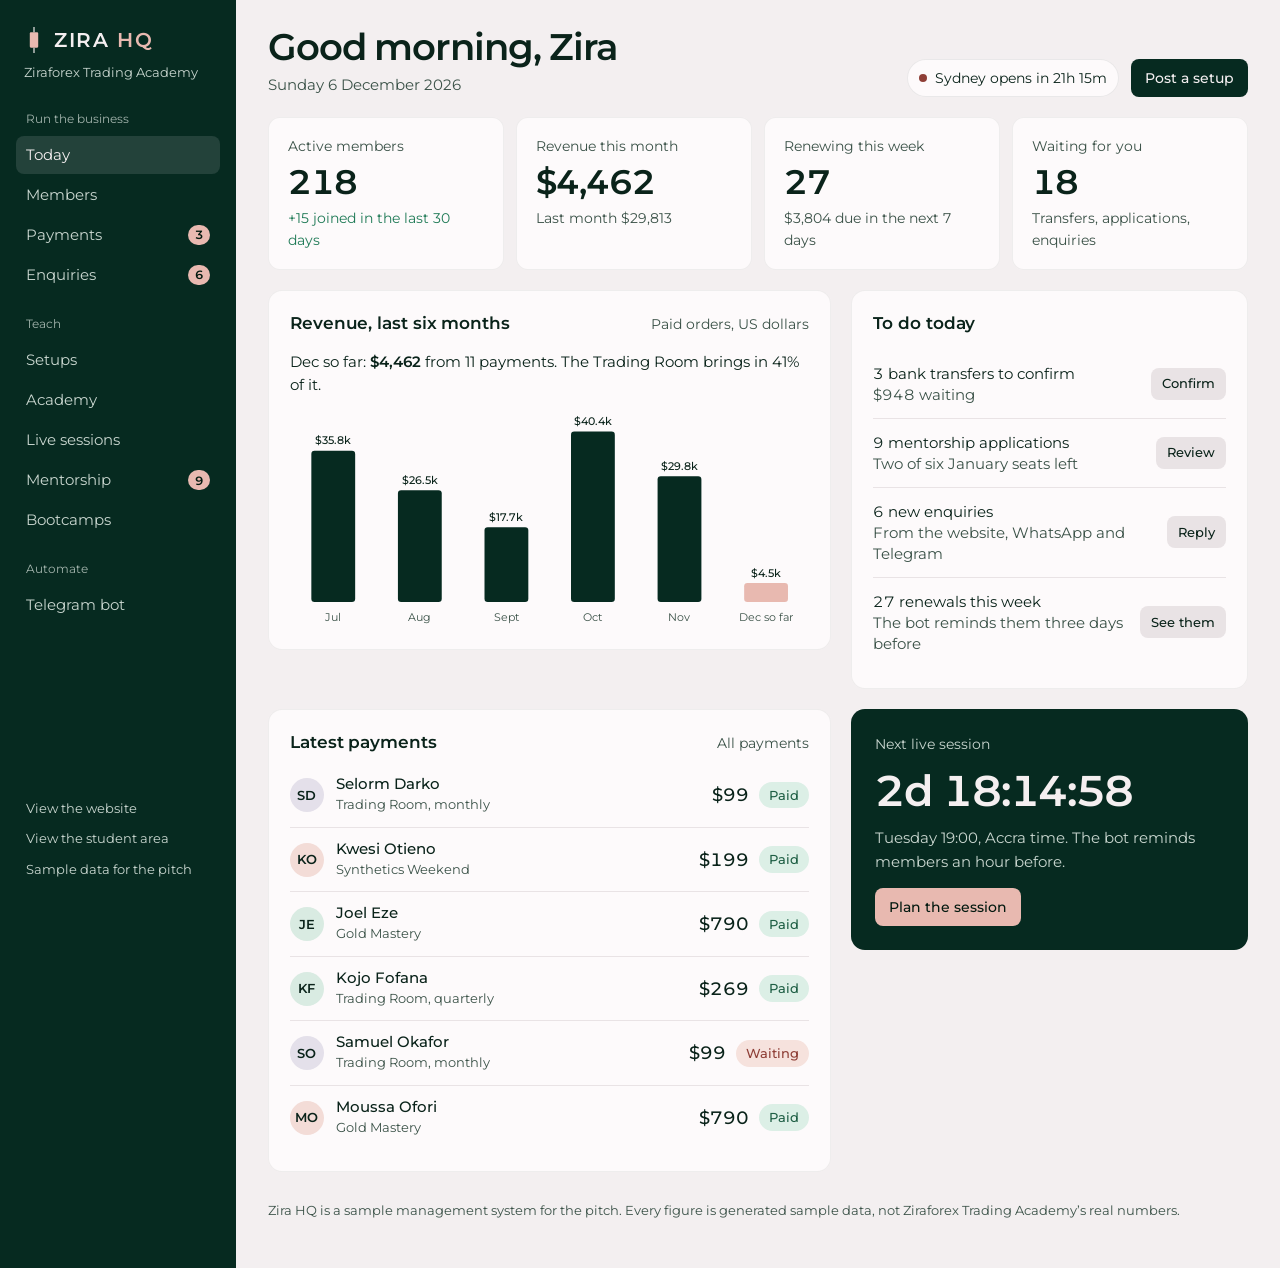
==== admin/index.html @ 64732a95 "Zira Forex sample: website, student area and Zira HQ management system A general sample for forex tr" ====
<!doctype html>
<html lang="en">
<head>
<meta charset="utf-8">
<meta name="viewport" content="width=device-width, initial-scale=1, viewport-fit=cover">
<title>Zira HQ | Ziraforex Trading Academy</title>
<meta name="theme-color" content="#062a20">
<meta name="robots" content="noindex">
<link rel="icon" href="../assets/icons/favicon.svg" type="image/svg+xml">
<link rel="stylesheet" href="../assets/css/style.css">
<link rel="stylesheet" href="../assets/css/admin.css">
</head>
<body data-page="hq" data-no-shell data-no-desk class="hq">
<div class="hq-shell">
  <aside class="hq-side" data-tone="malachite" data-side>
    <a class="hq-brand" href="#today"><svg viewBox="0 0 26 34" width="20" height="26" aria-hidden="true"><path d="M13 0v7M13 27v7" stroke="currentColor" stroke-width="1.5"/><rect x="7.5" y="7" width="11" height="20" rx="1.4" fill="#e8b9b0"/></svg><span>ZIRA <em>HQ</em></span></a>
    <p class="hq-ws">Ziraforex Trading Academy</p>
    <nav class="hq-nav" aria-label="Sections" data-nav></nav>
    <div class="hq-side__foot"><a href="../index.html">View the website</a><a href="../portal.html">View the student area</a><span>Sample data for the pitch</span></div>
  </aside>
  <header class="hq-bar" data-tone="malachite">
    <a class="hq-brand" href="#today"><svg viewBox="0 0 26 34" width="18" height="24" aria-hidden="true"><path d="M13 0v7M13 27v7" stroke="currentColor" stroke-width="1.5"/><rect x="7.5" y="7" width="11" height="20" rx="1.4" fill="#e8b9b0"/></svg><span>ZIRA <em>HQ</em></span></a>
    <button type="button" class="hq-menu" data-menu aria-expanded="false">Menu</button>
  </header>
  <main class="hq-main" id="main">
    <div class="hq-view" data-view aria-live="polite"></div>
    <p class="hq-foot">Zira HQ is a sample management system for the pitch. Every figure is generated sample data, not Ziraforex Trading Academy&rsquo;s real numbers.</p>
  </main>
</div>
<div class="hq-drawer" data-drawer hidden><div class="hq-drawer__bg" data-close></div><aside class="hq-drawer__panel" role="dialog" aria-modal="true" aria-label="Details"><button type="button" class="hq-drawer__x" data-close aria-label="Close">&times;</button><div data-drawer-body></div></aside></div>
<script src="../assets/js/data.js"></script>
<script src="../assets/js/site.js"></script>
<script src="../assets/js/store.js"></script>
<script src="../assets/js/admin.js"></script>
</body>
</html>
---- assets/css/style.css ----
/* =========================================================================
   Zira Forex: design system
   Malachite and rose quartz, set in Montserrat.
   Signature motif: the candle. The I in ZIRA is a candle body with a wick.
   ========================================================================= */

@font-face { font-family: "Montserrat"; src: url("../fonts/montserrat-var.woff2") format("woff2"); font-weight: 100 900; font-style: normal; font-display: swap; }

:root {
  /* colour: malachite, rose quartz, pearl; champagne only for wicks and light */
  --malachite: #062a20;
  --malachite-2: #0a3528;
  --malachite-3: #104332;
  --deep: #03190f;
  --emerald: #2f9e74;
  --rose: #e8b9b0;
  --rose-2: #f1d3cc;
  --rose-ink: #8e3e36;
  --pearl: #f3eff0;
  --pearl-2: #e9e3e5;
  --paper: #fdfafb;
  --ink: #0a231a;
  --ink-soft: #3b5248;
  --on-dark: #f4eff0;
  --on-dark-soft: #c9d6cf;
  --champagne: #dcc391;
  --champagne-2: #b9995f;

  /* roles, switched per section by data-tone */
  --bg: var(--pearl);
  --fg: var(--ink);
  --fg-soft: var(--ink-soft);
  --accent: var(--malachite);
  --accent-ink: var(--pearl);

  /* type */
  --display: "Montserrat", "Helvetica Neue", Arial, sans-serif;
  --text: "Montserrat", "Helvetica Neue", Arial, sans-serif;
  --step-small: 1rem;
  --step-body: clamp(1.0625rem, 1rem + 0.2vw, 1.15rem);
  --step-lead: clamp(1.25rem, 1.08rem + 0.5vw, 1.55rem);
  --step-head: clamp(2rem, 1.3rem + 2.4vw, 3.5rem);
  --step-poster: clamp(2.75rem, 1rem + 6vw, 7rem);

  /* space */
  --m: clamp(20px, 2.2vw, 32px);           /* the one page margin */
  --gap: clamp(20px, 2vw, 32px);
  --section: clamp(64px, 7vw, 120px);
  --nav-h: 80px;

  /* motion */
  --ease-out: cubic-bezier(.16, 1, .3, 1);
  --ease-io: cubic-bezier(.76, 0, .24, 1);
  --ease-soft: cubic-bezier(.22, .61, .36, 1);
}

/* ---------- reset ---------- */
*, *::before, *::after { box-sizing: border-box; }
html { -webkit-text-size-adjust: 100%; text-size-adjust: 100%; scroll-behavior: auto; }
html.lenis, html.lenis body { height: auto; }
.lenis.lenis-smooth { scroll-behavior: auto !important; }
body { margin: 0; background: var(--malachite); color: var(--fg); font-family: var(--text); font-size: var(--step-body); line-height: 1.6; font-weight: 400; letter-spacing: 0; -webkit-font-smoothing: antialiased; -moz-osx-font-smoothing: grayscale; text-rendering: optimizeLegibility; overflow-x: hidden; }
img, svg, video, canvas { display: block; max-width: 100%; }
img { height: auto; }
a { color: inherit; text-decoration: none; }
button, input, select, textarea { font: inherit; color: inherit; }
button { cursor: pointer; background: none; border: 0; padding: 0; }
h1, h2, h3, h4, p, blockquote, figure, ul, ol, dl, dd { margin: 0; padding: 0; }
figure { overflow: hidden; }
ul, ol { list-style: none; }
[hidden] { display: none !important; }
::selection { background: var(--rose); color: var(--malachite); }
:focus-visible { outline: 2px solid var(--champagne); outline-offset: 3px; }
.sr-only { position: absolute !important; width: 1px; height: 1px; padding: 0; margin: -1px; overflow: hidden; clip: rect(0 0 0 0); white-space: nowrap; border: 0; }
.skip { position: fixed; left: var(--m); top: -60px; z-index: 300; background: var(--pearl); color: var(--ink); padding: 12px 16px; transition: top .2s; }
.skip:focus { top: 12px; }

/* ---------- tones: each section sets its own field ---------- */
[data-tone="pearl"]   { --bg: var(--pearl);     --fg: var(--ink);     --fg-soft: var(--ink-soft);    --accent: var(--malachite); --accent-ink: var(--pearl); }
[data-tone="paper"]   { --bg: var(--pearl-2);   --fg: var(--ink);     --fg-soft: var(--ink-soft);    --accent: var(--malachite); --accent-ink: var(--pearl); }
[data-tone="rose"]    { --bg: var(--rose);      --fg: var(--deep);    --fg-soft: #4a3330;            --accent: var(--malachite); --accent-ink: var(--rose-2); }
[data-tone="blush"]   { --bg: var(--rose-2);    --fg: var(--deep);    --fg-soft: #573a36;            --accent: var(--malachite); --accent-ink: var(--rose-2); }
[data-tone="malachite"] { --bg: var(--malachite); --fg: var(--on-dark); --fg-soft: var(--on-dark-soft); --accent: var(--rose); --accent-ink: var(--malachite); }
[data-tone="deep"]    { --bg: var(--deep);      --fg: var(--on-dark); --fg-soft: var(--on-dark-soft); --accent: var(--rose); --accent-ink: var(--deep); }
[data-tone] { background-color: var(--bg); color: var(--fg); }

/* ---------- layout ---------- */
.wrap { padding-left: var(--m); padding-right: var(--m); }
.grid { display: grid; grid-template-columns: repeat(12, minmax(0, 1fr)); column-gap: var(--gap); }
.section { position: relative; padding-top: var(--section); padding-bottom: var(--section); }

/* ---------- type ---------- */
.t-display, h1, h2, h3 { font-family: var(--display); font-weight: 600; letter-spacing: -0.025em; line-height: 1.06; }
.t-head { font-size: var(--step-head); letter-spacing: -0.03em; line-height: 1.05; text-wrap: balance; }
.t-lead { font-size: var(--step-lead); line-height: 1.38; letter-spacing: -0.005em; }
.t-body { font-size: var(--step-body); }
.t-small { font-size: var(--step-small); line-height: 1.45; }
.t-soft { color: var(--fg-soft); }
.num { font-variant-numeric: tabular-nums lining-nums; font-feature-settings: "tnum" 1, "lnum" 1; }
.measure { max-width: 40ch; }
p + p { margin-top: 1em; }

/* ---------- buttons ---------- */
.btn { --b-bg: var(--accent); --b-fg: var(--accent-ink); position: relative; display: inline-flex; align-items: center; justify-content: center; gap: 12px; min-height: 52px; padding: 0 26px; background: var(--b-bg); color: var(--b-fg); font-family: var(--text); font-size: var(--step-small); font-weight: 500; letter-spacing: 0.01em; line-height: 1; white-space: nowrap; isolation: isolate; overflow: hidden; transition: color .45s var(--ease-out), transform .45s var(--ease-out); will-change: transform; }
.btn::before { content: ""; position: absolute; inset: 0; z-index: -1; background: var(--champagne); transform: scaleY(0); transform-origin: 50% 100%; transition: transform .55s var(--ease-out); }
.btn:hover::before, .btn:focus-visible::before { transform: scaleY(1); }
.btn:hover, .btn:focus-visible { color: var(--deep); }
.btn:active { transform: scale(.98); }
.btn .wick { width: 1px; height: 18px; background: currentColor; opacity: .6; }
.btn--ghost { --b-bg: transparent; --b-fg: var(--fg); box-shadow: inset 0 0 0 1.5px currentColor; } /* taste-skill-ignore: glass, form fields, floating paper or photo scrim, by design */
.btn--ghost::before { background: var(--fg); }
.btn--ghost:hover, .btn--ghost:focus-visible { color: var(--bg); }
.btn--full { width: 100%; }
.link { position: relative; display: inline-block; padding-bottom: 3px; }
.link::after { content: ""; position: absolute; left: 0; right: 0; bottom: 0; height: 1.5px; background: currentColor; transform: scaleX(0); transform-origin: 0 50%; transition: transform .5s var(--ease-out); }
.link:hover::after, .link:focus-visible::after, .link--on::after, .link[aria-current="page"]::after { transform: scaleX(1); }

/* ---------- glass: a material, used on the nav, the slip console, chips and the desk ---------- */
.glass { position: relative; background: rgba(246, 239, 233, 0.10); -webkit-backdrop-filter: blur(18px) saturate(150%); backdrop-filter: blur(18px) saturate(150%); box-shadow: inset 0 1px 0 rgba(255,255,255,.22), inset 0 0 0 1px rgba(255,255,255,.08); isolation: isolate; } /* taste-skill-ignore: glass, form fields, floating paper or photo scrim, by design */
.glass--light { background: rgba(255, 250, 247, 0.52); box-shadow: inset 0 1px 0 rgba(255,255,255,.7), inset 0 0 0 1px rgba(10,35,26,.06); } /* taste-skill-ignore: glass, form fields, floating paper or photo scrim, by design */
.glass::after { content: ""; position: absolute; inset: 0; pointer-events: none; z-index: 2; background: radial-gradient(240px circle at var(--mx, 50%) var(--my, -40%), rgba(255,255,255,.22), transparent 60%); opacity: 0; transition: opacity .5s var(--ease-soft); mix-blend-mode: soft-light; } /* taste-skill-ignore: glass, form fields, floating paper or photo scrim, by design */
.glass:hover::after, .glass.is-lit::after { opacity: 1; }

/* =========================================================================
   NAV: one steady frosted bar. It never hides on scroll.
   ========================================================================= */
.nav { position: fixed; inset: 0 0 auto 0; z-index: 90; height: var(--nav-h); display: flex; align-items: center; gap: 28px; padding: 0 var(--m); color: var(--on-dark); background: rgba(6, 42, 32, 0.34); -webkit-backdrop-filter: blur(20px) saturate(160%); backdrop-filter: blur(20px) saturate(160%); box-shadow: inset 0 -1px 0 rgba(255,255,255,.07); transition: background-color .5s var(--ease-soft), color .5s var(--ease-soft), box-shadow .5s; } /* taste-skill-ignore: glass, form fields, floating paper or photo scrim, by design */
.nav[data-tone-nav="light"] { color: var(--ink); background: rgba(246, 241, 238, 0.62); box-shadow: inset 0 -1px 0 rgba(10,35,26,.07); } /* taste-skill-ignore: glass, form fields, floating paper or photo scrim, by design */
.nav[data-tone-nav="rose"] { color: var(--deep); background: rgba(241, 211, 204, 0.58); box-shadow: inset 0 -1px 0 rgba(10,35,26,.07); } /* taste-skill-ignore: glass, form fields, floating paper or photo scrim, by design */
.brand { display: inline-flex; align-items: center; gap: 12px; flex: none; }
.brand__mark { width: 28px; height: 38px; color: currentColor; }
.brand__word { font-family: var(--display); font-size: 1.5rem; font-weight: 700; letter-spacing: 0.14em; line-height: 1; }
.brand__sub { font-size: var(--step-small); opacity: .8; letter-spacing: .01em; margin-top: 2px; }
.nav__links { display: flex; gap: clamp(20px, 2.4vw, 40px); margin: 0 auto; font-size: 1.0625rem; font-weight: 500; }
.nav__links a { padding: 8px 0; }
.nav__cta { flex: none; min-height: 50px; padding: 0 26px; font-size: 1rem; font-weight: 600; }
.nav[data-tone-nav="light"] .nav__cta, .nav[data-tone-nav="rose"] .nav__cta { --b-bg: var(--malachite); --b-fg: var(--pearl); }
.nav .nav__cta { --b-bg: var(--rose); --b-fg: var(--deep); }
.nav__menu { display: none; margin-left: auto; min-height: 44px; padding: 0 4px; font-size: var(--step-body); }
.nav__menu .bars { display: inline-block; width: 22px; height: 10px; margin-left: 10px; vertical-align: middle; background: linear-gradient(currentColor, currentColor) 0 0 / 100% 1.5px no-repeat, linear-gradient(currentColor, currentColor) 0 100% / 70% 1.5px no-repeat; } /* taste-skill-ignore: glass, form fields, floating paper or photo scrim, by design */

.drawer { position: fixed; inset: 0; z-index: 120; display: none; flex-direction: column; padding: calc(var(--nav-h) + 24px) var(--m) 28px; background: rgba(3, 25, 15, 0.82); -webkit-backdrop-filter: blur(24px) saturate(140%); backdrop-filter: blur(24px) saturate(140%); color: var(--on-dark); opacity: 0; visibility: hidden; transition: opacity .45s var(--ease-soft), visibility 0s .45s; }
.drawer.is-show { display: flex; }
.drawer.is-open { opacity: 1; visibility: visible; transition: opacity .45s var(--ease-soft); }
.drawer__close { position: absolute; top: 14px; right: var(--m); min-height: 44px; font-size: var(--step-body); }
.drawer a.big { font-family: var(--display); font-size: var(--step-head); line-height: 1.05; letter-spacing: -0.02em; padding: 4px 0; display: block; }
.drawer__foot { margin-top: auto; display: grid; gap: 14px; }

/* =========================================================================
   HERO: ZIRA as a monument. The I is a candle; Zira stands in it.
   ========================================================================= */
.hero { position: relative; min-height: 100svh; overflow: hidden; background: var(--malachite); color: var(--on-dark); isolation: isolate; }
.hero__gl { position: absolute; inset: 0; z-index: 0; width: 100%; height: 100%; }
.hero__fallback { position: absolute; inset: 0; z-index: 0; }
.hero__fallback svg { width: 100%; height: 100%; }
.hero__inner { position: relative; z-index: 2; min-height: 100svh; display: grid; grid-template-columns: minmax(0, 1fr); grid-template-rows: 1fr auto; padding: calc(var(--nav-h) + clamp(12px, 2vh, 28px)) var(--m) clamp(20px, 3vh, 32px); pointer-events: none; }
.hero__inner a, .hero__inner button, .hero__inner .pe { pointer-events: auto; }
.hero__top { display: flex; justify-content: space-between; align-items: flex-start; gap: 24px; }
.hero__intro { max-width: 44ch; }
.hero__intro p { font-size: var(--step-body); line-height: 1.45; color: var(--on-dark); }
.hero__intro .btn { margin-top: 18px; }
.hero__session { text-align: right; font-size: var(--step-small); line-height: 1.45; }
.hero__session strong { font-weight: 500; display: block; }
.hero__session .dot { display: inline-block; width: 7px; height: 7px; border-radius: 50%; background: var(--emerald); margin-right: 8px; vertical-align: 1px; box-shadow: 0 0 0 0 rgba(47,158,116,.6); animation: pulse 2.4s infinite; } /* taste-skill-ignore: glass, form fields, floating paper or photo scrim, by design */
.hero__session .dot.is-closed { background: var(--rose); animation: none; }
@keyframes pulse { 0% { box-shadow: 0 0 0 0 rgba(47,158,116,.55); } 70% { box-shadow: 0 0 0 10px rgba(47,158,116,0); } 100% { box-shadow: 0 0 0 0 rgba(47,158,116,0); } } /* taste-skill-ignore: glass, form fields, floating paper or photo scrim, by design */

.hero__stage { display: flex; align-items: center; justify-content: center; min-height: 0; min-width: 0; }
.monument { --F: min(35.6vw, calc((100svh - 300px) / 1.0)); position: relative; display: flex; align-items: flex-end; justify-content: center; font-family: var(--display); font-weight: 600; font-size: var(--F); line-height: .7; letter-spacing: -0.005em; color: var(--on-dark); white-space: nowrap; margin: 0; padding-top: .2em; will-change: transform; transform-origin: 50% 70%; }
.monument .l { display: inline-block; position: relative; z-index: 3; height: .7em; line-height: .7; will-change: transform, filter; }
.monument .l--k { z-index: 4; }
.i-slot { position: relative; display: inline-block; width: .41em; height: .7em; flex: none; z-index: 2; margin: 0 .01em; }
.i-slot__wick { position: absolute; left: 50%; width: max(1.5px, .0035em); margin-left: max(-0.75px, -.00175em); background: var(--champagne); transform-origin: 50% 0; }
.i-slot__wick--top { top: -.16em; height: .16em; }
.i-slot__wick--bot { top: .7em; height: .12em; transform-origin: 50% 0; }
.i-slot__body { position: absolute; left: 50%; top: 0; width: .25em; height: .7em; margin-left: -.125em; background: var(--rose); border-radius: .028em; overflow: hidden; transform-origin: 50% 50%; }
.i-slot__body::after { content: ""; position: absolute; inset: 0; background: linear-gradient(100deg, rgba(255,255,255,.28) 0%, rgba(255,255,255,0) 32%, rgba(255,255,255,0) 70%, rgba(255,255,255,.12) 100%); } /* taste-skill-ignore: glass, form fields, floating paper or photo scrim, by design */
.i-slot__figure { position: absolute; bottom: -.004em; left: -.04em; width: .394em; height: auto; max-width: none; z-index: 3; transform-origin: 50% 100%; will-change: transform; filter: drop-shadow(0 .012em .02em rgba(3,25,15,.35)); }
.i-slot__figure:not([src]) { display: none; } /* Set one src to add a prospect cut-out; the rose candle stands alone by default. */
.hero__bottom { display: flex; justify-content: space-between; align-items: flex-end; gap: 24px; }
.hero__where { font-size: var(--step-small); line-height: 1.45; max-width: 30ch; }
.ticker { display: inline-grid; grid-template-columns: auto auto; column-gap: 18px; row-gap: 2px; align-items: baseline; padding: 14px 18px; color: var(--on-dark); font-size: var(--step-small); }
.ticker__pair { font-weight: 500; }
.ticker__px { font-family: var(--display); font-size: var(--step-lead); line-height: 1; letter-spacing: -0.01em; text-align: right; }
.ticker__chg { text-align: right; }
.ticker__chg.is-down { color: var(--rose); }
.ticker__chg.is-up { color: #8fe0bd; }
.ticker__sess { grid-column: 1 / -1; margin-top: 10px; padding-top: 10px; box-shadow: inset 0 1px 0 rgba(255,255,255,.12); } /* taste-skill-ignore: glass, form fields, floating paper or photo scrim, by design */
.ticker__sess .dot { display: inline-block; width: 7px; height: 7px; border-radius: 50%; background: var(--emerald); margin-right: 8px; vertical-align: 1px; animation: pulse 2.4s infinite; }
.ticker__sess .dot.is-closed { background: var(--rose); animation: none; }
.ticker__src { grid-column: 1 / -1; color: var(--on-dark-soft); font-size: var(--step-small); margin-top: 6px; }
.hero__scroll { position: absolute; left: 50%; bottom: 18px; z-index: 3; width: 1px; height: 46px; background: rgba(220,195,145,.35); overflow: hidden; }
.hero__scroll::after { content: ""; position: absolute; left: 0; top: -46px; width: 1px; height: 46px; background: var(--champagne); animation: wick 2.2s var(--ease-io) infinite; }
@keyframes wick { to { transform: translateY(92px); } }
.hero__photo { display: none; }

/* =========================================================================
   REACH: one band, one number at a time
   ========================================================================= */
.reach { padding: clamp(56px, 6vw, 96px) 0; }
.reach__in { display: grid; grid-template-columns: repeat(12, minmax(0, 1fr)); column-gap: var(--gap); align-items: center; }
.reach__copy { grid-column: 1 / span 5; }
.reach__copy p { margin-top: 16px; max-width: 34ch; font-size: var(--step-lead); line-height: 1.45; }
.reach__show { grid-column: 7 / span 6; position: relative; min-height: clamp(200px, 19vw, 280px); }
.reach__slide { position: absolute; inset: 0 0 44px 0; display: flex; flex-direction: column; justify-content: center; opacity: 0; transform: translateY(22px); transition: opacity .7s var(--ease-soft), transform .9s var(--ease-out); pointer-events: none; }
.reach__slide.is-on { opacity: 1; transform: none; pointer-events: auto; }
.reach__n { font-family: var(--display); font-weight: 700; font-size: var(--step-poster); line-height: 1; letter-spacing: -0.04em; color: var(--malachite); }
.reach__l { margin-top: 12px; font-size: var(--step-lead); line-height: 1.4; max-width: 32ch; }
.reach__dots { position: absolute; left: 0; bottom: 0; display: flex; gap: 6px; }
.reach__dots button { position: relative; width: 46px; height: 32px; }
.reach__dots button::before, .reach__dots button::after { content: ""; position: absolute; left: 0; right: 0; top: 14px; height: 4px; background: rgba(10,35,26,.15); }
.reach__dots button::after { background: var(--malachite); transform: scaleX(0); transform-origin: 0 50%; }
.reach__dots button[aria-selected="true"]::after { animation: reachbar var(--dur, 3.2s) linear forwards; }
@keyframes reachbar { to { transform: scaleX(1); } }

/* =========================================================================
   PROOF: where Zira teaches, as one sentence, a city lit at a time
   ========================================================================= */
.proof h2 { font-size: var(--step-lead); font-family: var(--text); font-weight: 500; letter-spacing: 0; line-height: 1.3; margin-bottom: 28px; }
.proof__sentence { font-family: var(--display); font-size: var(--step-lead); line-height: 1.22; letter-spacing: -0.01em; max-width: 34ch; }
.proof__sentence .c { color: rgba(10,35,26,.42); transition: color .45s var(--ease-soft); }
.proof__sentence .c.is-lit { color: var(--ink); }
.proof__row { display: grid; grid-template-columns: repeat(12, minmax(0,1fr)); column-gap: var(--gap); align-items: end; }
.proof__text { grid-column: 1 / span 7; }
.proof__stats { grid-column: 9 / span 4; display: grid; grid-template-columns: repeat(2, minmax(0, 1fr)); gap: 36px 24px; }
.stat__n { font-family: var(--display); font-size: var(--step-head); line-height: .9; letter-spacing: -0.03em; }
.stat__l { margin-top: 10px; font-size: var(--step-small); }
.stat__l a { color: var(--fg); }

/* =========================================================================
   STORY: the lounge opens to the full screen, then side facts and the record
   ========================================================================= */
.story { padding-top: 0; }
.story__open { position: relative; height: 150svh; }
.story__frame { position: sticky; top: 0; height: 100svh; overflow: hidden; display: grid; place-items: center; }
.story__pic { position: relative; width: 100%; height: 100%; overflow: hidden; will-change: clip-path; clip-path: inset(12% 22% 12% 22%); }
.story__pic img { width: 100%; height: 100%; object-fit: cover; object-position: 50% 58%; transform: scale(1.18); will-change: transform; }
.story__cap { position: absolute; left: 0; right: 0; bottom: 0; z-index: 2; padding: 80px var(--m) 26px; color: var(--on-dark); font-size: var(--step-small); background: linear-gradient(180deg, rgba(0,0,0,0), rgba(0,0,0,.55)); } /* taste-skill-ignore: glass, form fields, floating paper or photo scrim, by design */
.story__body { padding-top: var(--section); }
.story__row { display: grid; grid-template-columns: repeat(12, minmax(0,1fr)); column-gap: var(--gap); }
.story__row > :first-child { grid-column: 1 / span 3; }
.story__row > :last-child { grid-column: 5 / span 8; }
.facts { display: grid; gap: 20px; align-content: start; max-width: 240px; }
.facts dt { font-size: var(--step-small); color: var(--fg-soft); }
.facts dd { font-size: var(--step-body); font-weight: 500; }
.story__para { font-family: var(--display); font-size: var(--step-lead); line-height: 1.3; letter-spacing: -0.008em; max-width: 34em; }
.story__para + .story__sign { margin-top: 28px; display: flex; align-items: center; gap: 18px; }
.story__sign img { width: 72px; height: 72px; object-fit: cover; }
.story__h { font-size: var(--step-head); margin-bottom: 36px; max-width: 16ch; }
.story__row--rec { margin-top: 64px; }
.rec__word { font-size: var(--step-body); font-weight: 500; }
.rec__lists { display: grid; grid-template-columns: repeat(2, minmax(0, 340px)); gap: 40px 64px; }
.rec__list h3 { font-family: var(--text); font-size: var(--step-body); font-weight: 500; letter-spacing: 0; margin-bottom: 14px; line-height: 1.3; }
.rec__list li { display: flex; justify-content: space-between; gap: 16px; font-size: var(--step-small); padding: 7px 0; }
.rec__list li span:last-child { color: var(--fg-soft); flex: none; }

/* =========================================================================
   OFFERS: four columns of names; the picture spot answers the hover
   ========================================================================= */
.offers h2 { font-size: var(--step-head); max-width: 16ch; margin-bottom: 48px; }
.offers__grid { display: grid; grid-template-columns: repeat(12, minmax(0,1fr)); column-gap: var(--gap); align-items: start; }
.offer { grid-column: span 4; padding: 0 0 56px; }
.offer:nth-child(1) { grid-column: 1 / span 4; grid-row: 1; }
.offer:nth-child(2) { grid-column: 5 / span 4; grid-row: 1; }
.offer:nth-child(3) { grid-column: 1 / span 4; grid-row: 2; }
.offer:nth-child(4) { grid-column: 5 / span 4; grid-row: 2; }
.offer__name { display: block; font-family: var(--display); font-size: min(var(--step-head), 4vw); letter-spacing: -0.03em; white-space: nowrap; line-height: 1.05; letter-spacing: -0.015em; margin-bottom: 6px; }
.offer__from { font-size: var(--step-small); color: var(--fg-soft); display: block; }
.offer__line { margin: 14px 0 20px; max-width: 34ch; font-size: var(--step-body); line-height: 1.45; color: var(--fg); }
.offer__items { columns: 2; column-gap: var(--gap); }
.offer__items li { break-inside: avoid; font-size: var(--step-body); line-height: 1.3; padding: 5px 0; color: var(--fg-soft); transition: color .35s var(--ease-soft), transform .35s var(--ease-out); cursor: default; }
.offer__items li:hover, .offer__items li.is-on { color: var(--fg); transform: translateX(6px); }
.offer.is-on .offer__name { color: var(--rose); }
.offer__go { margin-top: 22px; display: inline-block; font-size: var(--step-small); }
.offers__spot { grid-column: 9 / span 4; grid-row: 1 / span 2; align-self: start; position: sticky; top: calc(var(--nav-h) + 24px); }
.spot__frame { position: relative; aspect-ratio: 4 / 5; overflow: hidden; background: var(--malachite-3); transform-style: preserve-3d; will-change: transform; }
.spot__frame img { position: absolute; inset: 0; width: 100%; height: 100%; object-fit: cover; opacity: 0; transform: scale(1.06); transition: opacity .7s var(--ease-soft), transform 1.4s var(--ease-out); }
.spot__frame img.is-on { opacity: 1; transform: scale(1); }
.spot__chip { position: absolute; left: 14px; right: 14px; bottom: 14px; z-index: 3; padding: 14px 16px; color: var(--on-dark); }
.spot__word { font-family: var(--display); font-size: var(--step-lead); line-height: 1; }
.spot__line { margin-top: 8px; font-size: var(--step-small); line-height: 1.4; }
.offers__risk { grid-column: 1 / span 8; margin-top: 64px; max-width: 66ch; font-size: var(--step-small); color: var(--fg-soft); }

/* =========================================================================
   THE SLIP: size every trade like Zira (the one live thing)
   ========================================================================= */
.slip-sec { overflow: hidden; }
.slip-sec__bg { position: absolute; inset: 0; z-index: 0; opacity: .12; }
.slip-sec__bg img { width: 100%; height: 100%; object-fit: cover; filter: grayscale(1) contrast(1.1); mix-blend-mode: multiply; }
.slip-sec .grid { position: relative; z-index: 1; align-items: start; }
.slip-sec__copy { grid-column: 1 / span 5; }
.slip-sec__copy h2 { font-size: var(--step-head); max-width: 11ch; }
.slip-sec__copy blockquote { margin-top: 28px; font-size: var(--step-lead); line-height: 1.38; max-width: 30ch; }
.slip-sec__copy cite { display: block; margin-top: 14px; font-style: normal; font-size: var(--step-small); color: var(--fg-soft); }
.console { margin-top: 40px; padding: 26px; display: grid; grid-template-columns: minmax(0, 1fr); gap: 22px; max-width: 520px; color: var(--ink); }
.console > * { min-width: 0; }
.console label, .console .lbl { display: block; font-size: var(--step-small); font-weight: 500; margin-bottom: 10px; }
.seg { display: inline-flex; flex-wrap: wrap; gap: 6px; }
.seg button { min-height: 40px; padding: 0 14px; font-size: var(--step-small); background: rgba(10,35,26,.06); color: var(--ink); transition: background .3s, color .3s; }
.seg button[aria-pressed="true"] { background: var(--malachite); color: var(--pearl); }
.seg button:hover { background: rgba(10,35,26,.12); }
.seg button[aria-pressed="true"]:hover { background: var(--malachite); }
.field { display: flex; align-items: center; gap: 10px; background: rgba(255,255,255,.65); padding: 0 14px; min-height: 52px; box-shadow: inset 0 0 0 1px rgba(10,35,26,.12); } /* taste-skill-ignore: glass, form fields, floating paper or photo scrim, by design */
.field:focus-within { box-shadow: inset 0 0 0 2px var(--malachite); } /* taste-skill-ignore: glass, form fields, floating paper or photo scrim, by design */
.field input { flex: 1; min-width: 0; border: 0; background: transparent; outline: none; font-size: var(--step-lead); font-variant-numeric: tabular-nums; }
.field span { color: var(--ink-soft); }
.range { width: 100%; accent-color: var(--malachite); }
.range-row { display: flex; justify-content: space-between; font-size: var(--step-small); color: var(--ink-soft); margin-top: 6px; }
.console__warn { font-size: var(--step-small); color: var(--rose-ink); min-height: 1.4em; }
.two { display: grid; grid-template-columns: minmax(0, 1fr) minmax(0, 1fr); gap: 12px; }

.slip-wrap { grid-column: 7 / span 5; position: relative; perspective: 1400px; align-self: end; }
.slip-sec .slip-wrap::before { content: ""; position: absolute; left: calc(-1 * (100% / 5 + var(--gap))); top: 50%; width: calc(100% / 5 + var(--gap)); height: 1.5px; background: var(--champagne-2); }
.slip-sec .slip { margin-left: 0; }
.slip-sec .slip-wrap::after { content: ""; position: absolute; left: -6px; top: calc(50% - 5px); width: 11px; height: 11px; border-radius: 50%; background: var(--malachite); }
.slip { position: relative; width: min(100%, 470px); margin-left: auto; background: var(--paper); color: var(--ink); padding: 30px 30px 54px; font-size: var(--step-small); transform-style: preserve-3d; will-change: transform; box-shadow: 0 30px 60px -30px rgba(3,25,15,.45), 0 8px 18px -10px rgba(3,25,15,.25); clip-path: polygon(0 0, 100% 0, 100% calc(100% - 14px), 96% 100%, 92% calc(100% - 14px), 88% 100%, 84% calc(100% - 14px), 80% 100%, 76% calc(100% - 14px), 72% 100%, 68% calc(100% - 14px), 64% 100%, 60% calc(100% - 14px), 56% 100%, 52% calc(100% - 14px), 48% 100%, 44% calc(100% - 14px), 40% 100%, 36% calc(100% - 14px), 32% 100%, 28% calc(100% - 14px), 24% 100%, 20% calc(100% - 14px), 16% 100%, 12% calc(100% - 14px), 8% 100%, 4% calc(100% - 14px), 0 100%); } /* taste-skill-ignore: glass, form fields, floating paper or photo scrim, by design */
.slip__head { display: flex; justify-content: space-between; align-items: flex-start; gap: 16px; padding-bottom: 18px; }
.slip__brand { font-family: var(--display); font-weight: 700; font-size: 1.25rem; line-height: 1; letter-spacing: 0.12em; }
.slip__meta { font-size: var(--step-small); color: var(--ink-soft); text-align: right; line-height: 1.4; }
.slip__title { font-family: var(--display); font-size: var(--step-lead); line-height: 1; letter-spacing: -0.02em; margin: 4px 0 6px; }
.slip__title .dir { color: var(--emerald); }
.slip__title .dir.is-sell { color: var(--rose-ink); }
.slip h4 { font-family: var(--text); font-weight: 600; font-size: var(--step-small); margin-top: 26px; margin-bottom: 4px; }
.row { display: flex; align-items: baseline; gap: 8px; padding: 6px 0; font-variant-numeric: tabular-nums; }
.row .dots { flex: 1; height: 4px; align-self: center; margin-top: 4px; background-image: radial-gradient(circle, rgba(10,35,26,.35) 1.2px, transparent 1.6px); background-size: 8px 4px; background-repeat: repeat-x; } /* taste-skill-ignore: glass, form fields, floating paper or photo scrim, by design */
.row .v { font-weight: 500; }
.row .v.pos { color: #1f7a56; }
.row .v.neg { color: var(--rose-ink); }
.slip__total { display: flex; justify-content: space-between; align-items: center; gap: 12px; margin: 26px -30px 0; padding: 14px 30px; min-height: 52px; background: var(--malachite); color: var(--pearl); font-variant-numeric: tabular-nums; }
.slip-sec .slip__total strong, .slip__total strong.big { font-size: var(--step-head) !important; line-height: 1; letter-spacing: -0.03em; }
.slip__total strong { font-family: var(--display); font-size: var(--step-lead); font-weight: 500; }
.slip__note { margin-top: 18px; font-size: var(--step-small); line-height: 1.45; color: var(--ink-soft); }
.slip__actions { display: flex; gap: 18px; align-items: center; margin-top: 18px; font-size: var(--step-small); }
.slip .flash { animation: flash .7s var(--ease-soft); }
@keyframes flash { 0% { background-color: rgba(220,195,145,.55); } 100% { background-color: transparent; } }

/* =========================================================================
   FORECAST: her real charts and uploads
   ========================================================================= */
.forecast .grid { align-items: start; }
.forecast__left { grid-column: 1 / span 7; }
.forecast__media { position: relative; display: block; }
.forecast__thumbs { display: grid; grid-template-columns: 1fr 1fr; gap: var(--gap); margin-top: var(--gap); }
.forecast__thumbs figure { background: #fff; }
.forecast__thumbs img { width: 100%; aspect-ratio: 1280 / 708; object-fit: cover; }
.forecast__thumbs figcaption { padding: 12px 0 0; background: var(--bg); font-size: var(--step-small); color: var(--fg-soft); }
.forecast__chart { position: relative; overflow: hidden; background: #fff; aspect-ratio: 1280 / 708; }
.forecast__chart img { width: 100%; height: 100%; object-fit: cover; transition: transform 1.2s var(--ease-out); }
.forecast__media:hover .forecast__chart img { transform: scale(1.03); }
.play { position: absolute; left: 22px; bottom: 22px; z-index: 3; display: inline-flex; align-items: center; gap: 14px; padding: 12px 18px 12px 12px; color: var(--ink); font-weight: 500; }
.play__btn { width: 44px; height: 44px; display: grid; place-items: center; background: var(--malachite); color: var(--pearl); }
.forecast__copy { grid-column: 9 / span 4; }
.forecast__copy h2 { font-size: var(--step-head); max-width: 9ch; }
.forecast__copy p { margin-top: 22px; }
.vids { margin-top: 34px; }
.vids li a { display: grid; grid-template-columns: minmax(0,1fr) auto; gap: 4px 16px; padding: 14px 0; transition: transform .35s var(--ease-out); }
.vids li a:hover { transform: translateX(6px); }
.vids .vt { font-size: var(--step-body); line-height: 1.35; font-weight: 500; }
.vids .vm { font-size: var(--step-small); color: var(--fg-soft); grid-column: 1; }
.vids .vl { grid-row: 1 / span 2; grid-column: 2; align-self: center; font-variant-numeric: tabular-nums; color: var(--fg-soft); font-size: var(--step-small); }
.forecast__more { margin-top: 26px; }

/* =========================================================================
   TOUR: one city per poster line
   ========================================================================= */
.tour { padding-top: var(--section); padding-bottom: var(--section); }
.tour__head { display: flex; justify-content: space-between; align-items: baseline; gap: 24px; margin-bottom: 40px; }
.tour__head h2 { font-size: var(--step-lead); font-family: var(--text); font-weight: 500; letter-spacing: 0; line-height: 1.3; }
.tour__head p { font-size: var(--step-small); color: var(--fg-soft); text-align: right; max-width: 40ch; }
.tour__note { display: none; }
.poster li a { position: relative; display: flex; align-items: baseline; justify-content: space-between; gap: 24px; padding: 6px 0; font-family: var(--display); font-weight: 600; font-size: var(--step-poster); line-height: 1; letter-spacing: -0.03em; text-transform: uppercase; transition: color .35s var(--ease-soft); }
.poster li a .city { display: inline-block; transition: transform .6s var(--ease-out); }
.poster li a:hover, .poster li a:focus-visible { color: var(--rose); }
.poster li a:hover .city { transform: translateX(1.2vw); }
.poster .meta { font-family: var(--text); font-size: var(--step-body); letter-spacing: 0; text-transform: none; line-height: 1.3; text-align: right; font-variant-numeric: tabular-nums; flex: none; color: var(--fg); }
.poster .meta small { display: block; font-size: var(--step-small); color: var(--fg-soft); }

/* =========================================================================
   ON THE ROAD: small frames, wide space
   ========================================================================= */
.road { display: flex; flex-direction: column; justify-content: center; padding: var(--section) 0; overflow: hidden; }
.road__title { position: relative; z-index: 3; padding: 0 var(--m); margin-bottom: -12px; }
.road__title h2 { display: inline; font-family: var(--text); font-weight: 500; font-size: var(--step-lead); letter-spacing: 0; line-height: 1.3; }
.road__title span { color: var(--fg-soft); margin-left: 10px; font-size: var(--step-small); }
.road__strip { display: flex; gap: 5vw; overflow-x: auto; scrollbar-width: none; padding: 0 var(--m) 0 calc(var(--m) + 3vw); scroll-snap-type: x proximity; cursor: grab; -webkit-overflow-scrolling: touch; }
.road__strip::-webkit-scrollbar { display: none; }
.road__strip.is-drag { cursor: grabbing; scroll-snap-type: none; }
.road__strip figure { flex: none; width: 11vw; min-width: 150px; aspect-ratio: 2 / 3; overflow: hidden; scroll-snap-align: start; background: var(--pearl-2); }
.road__strip img { width: 100%; height: 100%; object-fit: cover; transition: transform .25s var(--ease-soft); pointer-events: none; user-select: none; -webkit-user-drag: none; }
.road__strip figure:hover img { transform: scale(1.1); }
.road__strip figure:nth-child(3n+2) { margin-top: 9svh; }
.road__strip figure:nth-child(3n) { margin-top: -5svh; }

/* =========================================================================
   VOICES: one large voice, two small
   ========================================================================= */
.voices { display: grid; grid-template-rows: auto auto; padding-top: var(--section); padding-bottom: var(--section); }
.voices__lead { max-width: 15em; margin: 0 auto; text-align: center; font-family: var(--display); font-size: var(--step-head); line-height: 1.04; letter-spacing: -0.025em; text-wrap: balance; }
.voices__lead h2 { font: inherit; letter-spacing: inherit; line-height: inherit; }
.voices__lead figcaption { display: block; margin-top: 24px; font-family: var(--text); font-size: var(--step-small); letter-spacing: 0; color: var(--fg-soft); }
.voices__corners { display: grid; grid-template-columns: repeat(12, minmax(0,1fr)); column-gap: var(--gap); align-items: start; padding: 0 var(--m); margin-top: 64px; }
.voices__corners blockquote { grid-column: 1 / span 4; font-size: var(--step-body); line-height: 1.5; }
.voices__corners blockquote:last-child { grid-column: 9 / span 4; }
.voices__corners footer { margin-top: 14px; font-size: var(--step-small); color: var(--fg-soft); line-height: 1.4; }
.voices__mid { grid-column: 5 / span 4; align-self: center; text-align: center; font-size: var(--step-small); color: var(--fg-soft); }

/* =========================================================================
   PRICE: one plan as a sentence
   ========================================================================= */
.price { display: flex; flex-direction: column; justify-content: center; }
.price__h { font-size: var(--step-poster); line-height: .98; letter-spacing: -0.035em; max-width: 15ch; }
.price__fig { display: inline-block; background: var(--malachite); color: var(--rose-2); padding: 0 .15em; line-height: .98; font-variant-numeric: tabular-nums lining-nums; transition: color .3s; }
.price__fig.flash { animation: figflash .6s var(--ease-soft); }
@keyframes figflash { 0% { color: var(--champagne); } 100% { color: var(--rose-2); } }
.price__row { display: grid; grid-template-columns: repeat(12, minmax(0,1fr)); column-gap: var(--gap); align-items: end; margin-top: 40px; }
.price__inc { grid-column: 1 / span 6; font-size: var(--step-body); line-height: 1.55; max-width: 52ch; }
.price__act { grid-column: 9 / span 4; justify-self: end; text-align: right; display: grid; gap: 14px; justify-items: end; }
.price__ccy { grid-column: 1 / span 12; margin-top: 36px; display: flex; flex-wrap: wrap; align-items: center; gap: 12px 18px; }
.price__ccy .lbl { font-size: var(--step-small); font-weight: 500; }
.ccy { display: inline-flex; flex-wrap: wrap; gap: 4px; padding: 5px; }
.ccy button { min-height: 38px; min-width: 52px; padding: 0 10px; font-size: var(--step-small); font-weight: 500; color: var(--deep); transition: background .3s, color .3s; }
.ccy button[aria-pressed="true"] { background: var(--malachite); color: var(--rose-2); }
.ccy button:not([aria-pressed="true"]):hover { background: rgba(6,42,32,.1); }
.price__fine { grid-column: 1 / span 8; margin-top: 28px; font-size: var(--step-small); color: var(--fg-soft); max-width: 66ch; }

/* =========================================================================
   FAQ: wide heading, indented questions
   ========================================================================= */
.faq { overflow-x: clip; }
.faq h2 { font-size: var(--step-head); max-width: 16ch; letter-spacing: -0.035em; }
.faq__list { display: grid; grid-template-columns: repeat(12, minmax(0,1fr)); column-gap: var(--gap); margin-top: 40px; }
.faq__list > div { grid-column: 5 / span 8; display: grid; gap: 14px; }
.qa { position: relative; }
.qa summary { list-style: none; cursor: pointer; display: flex; align-items: center; justify-content: space-between; gap: 24px; padding: 20px 24px; margin: 0 -24px; font-size: var(--step-lead); line-height: 1.3; transition: background-color .35s var(--ease-soft); }
.qa summary::-webkit-details-marker { display: none; }
.qa summary .chev { flex: none; width: 14px; height: 14px; border-right: 2px solid currentColor; border-bottom: 2px solid currentColor; transform: rotate(45deg) translateY(-3px); transition: transform .45s var(--ease-out); }
.qa[open] summary .chev { transform: rotate(225deg) translateY(-3px); }
.qa[open] { background: var(--pearl-2); }
.qa[open] summary { margin: 0; }
.qa .ans { padding: 0 24px 24px; max-width: 48ch; font-size: var(--step-body); color: var(--fg); }
.qa[open] { margin: 0 -24px; }
.qa[open] .ans { padding-left: 24px; }

/* =========================================================================
   FOUNDATION band
   ========================================================================= */
.found .grid { align-items: center; }
.found__pic { grid-column: 1 / span 5; aspect-ratio: 4 / 5; overflow: hidden; }
.found__pic img { width: 100%; height: 100%; object-fit: cover; }
.found__copy { grid-column: 7 / span 5; }
.found__copy h2 { font-size: var(--step-head); max-width: 10ch; }
.found__copy p { margin-top: 24px; max-width: 44ch; }
.found__copy .btn { margin-top: 32px; }

/* =========================================================================
   CTA: one word is the button
   ========================================================================= */
.cta { position: relative; display: block; min-height: 44svh; background: var(--rose); color: var(--malachite); overflow: hidden; clip-path: polygon(0 0, 100% 0, 100% 100%, 0 100%); transition: background-color .25s, color .25s; }
.cta:hover, .cta:focus-visible { background: var(--malachite); color: var(--rose); outline: none; }
.cta__line { position: absolute; left: var(--m); top: 28px; max-width: 30ch; font-size: var(--step-body); line-height: 1.4; }
.cta__arrow { position: absolute; right: var(--m); top: 24px; width: 48px; height: 48px; transition: transform .5s var(--ease-out); }
.cta:hover .cta__arrow { transform: translate(6px, -6px); }
.cta__word { position: absolute; left: var(--m); right: var(--m); bottom: 2.4vw; font-family: var(--display); font-weight: 700; font-size: 26vw; line-height: .72; letter-spacing: -0.05em; white-space: nowrap; }
.cta__wick { position: absolute; left: 50%; top: 0; width: 1.5px; height: 100%; background: currentColor; opacity: .18; }

/* =========================================================================
   FOOTER: invitation over a cropped name
   ========================================================================= */
.foot { position: relative; overflow: hidden; display: flex; flex-direction: column; padding-top: var(--section); }
.foot__top { display: grid; grid-template-columns: repeat(12, minmax(0,1fr)); column-gap: var(--gap); }
.foot__inv { grid-column: 1 / span 7; }
.foot__inv h2 { font-size: var(--step-poster); letter-spacing: -0.04em; }
.foot__inv p { margin-top: 18px; font-size: var(--step-lead); }
.foot__inv .btn { margin-top: 36px; }
.foot__links { grid-column: 10 / span 3; display: grid; gap: 12px; font-size: var(--step-body); align-content: start; }
.foot__risk { margin-top: 48px; max-width: 68ch; font-size: var(--step-small); line-height: 1.55; }
.foot__risk strong { font-weight: 600; }
.foot__legal { margin-top: auto; padding-top: 48px; display: flex; flex-wrap: wrap; justify-content: space-between; gap: 10px 24px; font-size: var(--step-small); position: relative; z-index: 2; }
.foot__legal nav { display: flex; flex-wrap: wrap; gap: 8px 22px; }
.foot__name { position: relative; margin: 10px calc(var(--m) * -1) 0; height: 22vw; overflow: hidden; }
.foot__name span { position: absolute; left: 50%; top: 0; transform: translate(-50%, 0); font-family: var(--display); font-weight: 700; font-size: 31vw; line-height: .74; letter-spacing: -0.05em; white-space: nowrap; color: var(--malachite); will-change: transform; }

/* =========================================================================
   PAGE CURTAIN: a candle opens across the screen
   ========================================================================= */
.curtain { position: fixed; inset: 0; z-index: 200; pointer-events: none; display: grid; place-items: center; }
.curtain__body { position: absolute; inset: 0; background: var(--malachite); transform: scaleX(0); transform-origin: 50% 50%; }
.curtain__wick { position: absolute; left: 50%; top: 0; width: 1.5px; height: 100%; background: var(--champagne); transform: scaleY(0); transform-origin: 50% 0; }
.curtain__word { position: relative; font-family: var(--display); font-size: var(--step-head); color: var(--on-dark); letter-spacing: 0.12em; opacity: 0; visibility: hidden; }
.curtain.is-cover { pointer-events: auto; }
.curtain.is-cover .curtain__body { transform: scaleX(1); }
.curtain.is-cover .curtain__word { opacity: 1; visibility: visible; }

/* intro (home, first visit): held until home.js takes over */
html.is-intro .monument .l, html.is-intro .i-slot__figure, html.is-intro [data-hero-part], html.is-intro .nav { opacity: 0; }
html.is-intro .i-slot__body { transform: scaleX(.012) scaleY(0); }
html.is-intro .i-slot__wick { transform: scaleY(0); }
/* intro veil (home, first visit) */
.intro-skip { position: fixed; right: var(--m); bottom: 24px; z-index: 210; min-height: 40px; padding: 0 14px; font-size: var(--step-small); color: var(--on-dark); opacity: 0; transition: opacity .4s; }
html.is-intro .intro-skip { opacity: .85; }

/* =========================================================================
   THE DESK: Zira's concierge
   ========================================================================= */
.desk-btn { transition: opacity .5s var(--ease-soft), transform .5s var(--ease-out), visibility 0s; }
body.at-hero .desk-btn { display: none; }
.desk-btn { position: fixed; right: var(--m); bottom: 22px; z-index: 95; display: inline-flex; align-items: center; gap: 12px; min-height: 52px; padding: 0 18px 0 14px; color: var(--on-dark); font-size: var(--step-small); font-weight: 500; background: rgba(6,42,32,.55); }
.desk-btn .ava { width: 32px; height: 32px; border-radius: 50%; object-fit: cover; }
.desk-btn .live { width: 8px; height: 8px; border-radius: 50%; background: #8fe0bd; }
.desk { position: fixed; right: var(--m); bottom: 86px; z-index: 96; width: min(400px, calc(100vw - 2 * var(--m))); max-height: min(620px, calc(100svh - 120px)); display: flex; flex-direction: column; color: var(--on-dark); background: rgba(3,25,15,.72); box-shadow: 0 30px 80px -20px rgba(0,0,0,.5), inset 0 1px 0 rgba(255,255,255,.16); opacity: 0; visibility: hidden; transform: translateY(16px) scale(.98); transform-origin: 100% 100%; transition: opacity .4s var(--ease-soft), transform .5s var(--ease-out), visibility 0s .4s; } /* taste-skill-ignore: glass, form fields, floating paper or photo scrim, by design */
.desk:not(.is-show) { display: none; }
.desk.is-open { opacity: 1; visibility: visible; transform: none; transition: opacity .4s var(--ease-soft), transform .5s var(--ease-out); }
.desk__head { display: flex; align-items: center; gap: 12px; padding: 16px 18px; }
.desk__head img { width: 40px; height: 40px; border-radius: 50%; object-fit: cover; }
.desk__head strong { display: block; font-weight: 500; }
.desk__head small { font-size: var(--step-small); color: var(--on-dark-soft); }
.desk__x { margin-left: auto; min-width: 44px; min-height: 44px; font-size: 1.5rem; line-height: 1; }
.desk__log { flex: 1; overflow-y: auto; padding: 4px 18px 12px; display: grid; gap: 10px; align-content: start; overscroll-behavior: contain; }
.msg { max-width: 88%; padding: 11px 14px; font-size: var(--step-small); line-height: 1.45; }
.msg--k { background: rgba(246,239,233,.1); }
.msg--u { justify-self: end; background: var(--rose); color: var(--deep); }
.msg a { text-decoration: underline; text-underline-offset: 3px; }
.desk__chips { display: flex; flex-wrap: wrap; gap: 6px; padding: 0 18px 12px; }
.desk__chips button { min-height: 36px; padding: 0 12px; font-size: var(--step-small); background: rgba(246,239,233,.1); transition: background .3s; }
.desk__chips button:hover { background: rgba(246,239,233,.2); }
.desk__form { display: flex; gap: 8px; padding: 12px 18px 18px; }
.desk__form input { flex: 1; min-width: 0; min-height: 46px; padding: 0 14px; background: rgba(246,239,233,.1); border: 0; outline: none; color: var(--on-dark); }
.desk__form input::placeholder { color: var(--on-dark-soft); }
.desk__form button { min-height: 46px; padding: 0 16px; background: var(--rose); color: var(--deep); font-weight: 500; }

.toast { position: fixed; left: 50%; bottom: 28px; z-index: 220; transform: translate(-50%, 20px); padding: 14px 20px; background: var(--deep); color: var(--on-dark); font-size: var(--step-small); opacity: 0; pointer-events: none; transition: opacity .35s, transform .45s var(--ease-out); }
.toast.is-on { opacity: 1; transform: translate(-50%, 0); }

/* =========================================================================
   reveal helpers (content is visible without script)
   ========================================================================= */
.js [data-reveal] { opacity: 0; transform: translateY(26px); }
.js [data-reveal].is-in { opacity: 1; transform: none; transition: opacity .9s var(--ease-soft), transform 1.1s var(--ease-out); transition-delay: var(--d, 0s); }
.js [data-split] .w { display: inline-block; overflow: hidden; vertical-align: top; padding-bottom: .08em; margin-bottom: -.08em; }
.js [data-split] .w > span { display: inline-block; transform: translateY(105%); }
.js [data-split].is-in .w > span { transform: none; transition: transform .85s var(--ease-out); transition-delay: calc(var(--i, 0) * 45ms + var(--d, 0s)); }

/* =========================================================================
   INNER PAGES: shared pieces
   ========================================================================= */
.page-hero { position: relative; min-height: 78svh; display: grid; align-content: end; padding: calc(var(--nav-h) + 48px) var(--m) clamp(40px, 5vw, 72px); overflow: hidden; }
.page-hero__pic { position: absolute; inset: 0; z-index: 0; }
.page-hero__pic img { width: 100%; height: 100%; object-fit: cover; }
.page-hero__pic::after { content: ""; position: absolute; inset: 0; background: linear-gradient(180deg, rgba(3,25,15,.15) 0%, rgba(3,25,15,.25) 45%, rgba(3,25,15,.82) 100%); } /* taste-skill-ignore: glass, form fields, floating paper or photo scrim, by design */
.page-hero__in { position: relative; z-index: 2; display: grid; grid-template-columns: repeat(12, minmax(0,1fr)); column-gap: var(--gap); align-items: end; color: var(--on-dark); }
.page-hero h1 { grid-column: 1 / span 8; font-size: var(--step-poster); line-height: .92; letter-spacing: -0.04em; }
.page-hero__side { grid-column: 9 / span 4; display: grid; gap: 20px; justify-items: start; }
.page-hero__side p { font-size: var(--step-lead); line-height: 1.38; }

.split { display: grid; grid-template-columns: repeat(12, minmax(0,1fr)); column-gap: var(--gap); align-items: start; }
.split__l { grid-column: 1 / span 5; }
.split__r { grid-column: 7 / span 6; }
.split__l h2 { font-size: var(--step-head); max-width: 11ch; }
.split__l p { margin-top: 22px; max-width: 42ch; }

/* plans */
.plans { display: grid; gap: 4px; }
.plan { position: relative; display: grid; grid-template-columns: minmax(0, 2.2fr) minmax(0, 2fr) minmax(0, 3fr) auto; column-gap: var(--gap); align-items: center; padding: 26px 28px; background: var(--paper); transition: background .4s var(--ease-soft); }
.plan ul { display: none; }
.plan .btn { margin-top: 0 !important; }
.plan:hover { background: #e6dbd6; }
.plan--hi { background: var(--malachite); color: var(--on-dark); --fg-soft: var(--on-dark-soft); }
.plan--hi:hover { background: var(--malachite-2); }
.plan__name { display: block; font-family: var(--display); font-size: var(--step-lead); line-height: 1; letter-spacing: -0.02em; }
.plan__price { font-family: var(--display); font-size: var(--step-head); line-height: 1; letter-spacing: -0.03em; font-variant-numeric: tabular-nums lining-nums; }
.plan__per { display: block; margin-top: 6px; color: var(--fg-soft); font-family: var(--text); font-size: var(--step-small); }
.plan ul { display: grid; gap: 8px; margin-top: 6px; font-size: 1.0625rem; }
.plan .btn { margin-top: 12px; }
.plan--hi .btn { --b-bg: var(--rose); --b-fg: var(--deep); }

/* course list */
.courses { display: grid; gap: 4px; }
.course { display: grid; grid-template-columns: repeat(12, minmax(0,1fr)); column-gap: var(--gap); padding: 28px; background: var(--pearl-2); align-items: start; }
.course__pic { grid-column: 1 / span 3; aspect-ratio: 4 / 5; overflow: hidden; }
.course__pic img { width: 100%; height: 100%; object-fit: cover; transition: transform 1.2s var(--ease-out); }
.course:hover .course__pic img { transform: scale(1.05); }
.course__main { grid-column: 4 / span 6; }
.course__main h3 { font-size: clamp(2.25rem, 1.5rem + 2vw, 3.5rem); line-height: 1; letter-spacing: -0.03em; }
.course__main .meta { margin-top: 10px; color: var(--fg-soft); font-size: 1rem; }
.course__main p { margin-top: 16px; max-width: 46ch; }
.course__mods { margin-top: 20px; display: grid; gap: 6px; font-size: 1.0625rem; counter-reset: m; }
.course__mods li { display: flex; gap: 12px; }
.course__mods li::before { content: ""; flex: none; width: 1.5px; height: 1.1em; margin-top: .2em; background: var(--champagne-2); }
.course__buy { grid-column: 10 / span 3; justify-self: end; text-align: right; display: grid; gap: 12px; justify-items: end; }
.course__buy .plan__price { font-size: clamp(2.5rem, 2rem + 1.4vw, 3.5rem); }

/* forms */
.form { display: grid; gap: 18px; }
.form label { display: grid; gap: 8px; font-size: 1rem; font-weight: 500; }
.form input, .form select, .form textarea { min-height: 54px; padding: 12px 16px; background: var(--paper); border: 0; box-shadow: inset 0 0 0 1px rgba(10,35,26,.16); font-size: 1.0625rem; color: var(--ink); outline: none; border-radius: 0; } /* taste-skill-ignore: glass, form fields, floating paper or photo scrim, by design */
.form textarea { min-height: 120px; resize: vertical; }
.form input:focus, .form select:focus, .form textarea:focus { box-shadow: inset 0 0 0 2px var(--malachite); } /* taste-skill-ignore: glass, form fields, floating paper or photo scrim, by design */
.form .hint { font-size: 0.9375rem; font-weight: 400; color: var(--fg-soft); }
.form .row2 { display: grid; grid-template-columns: 1fr 1fr; gap: 14px; }
.choice { display: grid; gap: 8px; }
.choice label { display: flex; align-items: center; gap: 12px; padding: 14px 16px; background: var(--paper); box-shadow: inset 0 0 0 1px rgba(10,35,26,.14); font-weight: 400; cursor: pointer; transition: box-shadow .3s, background .3s; } /* taste-skill-ignore: glass, form fields, floating paper or photo scrim, by design */
.choice input { width: 18px; height: 18px; min-height: 0; accent-color: var(--malachite); box-shadow: none; } /* taste-skill-ignore: glass, form fields, floating paper or photo scrim, by design */
.choice label:has(input:checked) { box-shadow: inset 0 0 0 2px var(--malachite); background: #fff; } /* taste-skill-ignore: glass, form fields, floating paper or photo scrim, by design */
.steps { display: flex; gap: 6px; margin-bottom: 30px; }
.steps span { flex: 1; height: 4px; background: rgba(10,35,26,.12); }
.steps span.is-on { background: var(--malachite); }

.sessions { display: grid; gap: 0; }
.sess { display: grid; grid-template-columns: minmax(0, 1.2fr) minmax(0, 1.4fr) auto; align-items: baseline; gap: 18px; padding: 18px 0; box-shadow: inset 0 -1px 0 rgba(244,239,240,.12); } /* taste-skill-ignore: a departures board, rows on a real table */
.sess__city { font-family: var(--display); font-size: 1.75rem; line-height: 1; }
.sess__time { font-variant-numeric: tabular-nums; color: var(--fg-soft); }
.sess__state { font-weight: 500; display: flex; align-items: center; gap: 8px; }
.sess__state .pip { width: 8px; height: 8px; border-radius: 50%; background: var(--rose); }
.sess.is-open .sess__state .pip { background: #8fe0bd; box-shadow: 0 0 0 4px rgba(143,224,189,.18); } /* taste-skill-ignore: glass, form fields, floating paper or photo scrim, by design */

.feed { display: grid; gap: 4px; }
.feed__item { display: grid; grid-template-columns: 140px minmax(0,1fr) auto; gap: 18px; align-items: center; padding: 18px 22px; background: var(--pearl-2); font-variant-numeric: tabular-nums; }
.feed__item .tag { font-weight: 600; }
.feed__item .res { font-weight: 500; }
.feed__item .res.win { color: #1f7a56; }
.feed__item .res.loss { color: var(--rose-ink); }

.globe-sec { position: relative; min-height: 100svh; overflow: hidden; }
.globe-sec canvas { position: absolute; inset: 0; width: 100%; height: 100%; }
.globe-sec__copy { position: relative; z-index: 2; padding: calc(var(--nav-h) + 48px) var(--m) 48px; display: grid; grid-template-columns: repeat(12, minmax(0,1fr)); column-gap: var(--gap); min-height: 100svh; align-content: space-between; pointer-events: none; }
.globe-sec__copy h1 { grid-column: 1 / span 5; font-size: var(--step-head); line-height: .94; letter-spacing: -0.035em; }
.globe-sec__copy .side { grid-column: 9 / span 4; align-self: start; }
.globe-sec__card { grid-column: 1 / span 4; padding: 24px 26px; pointer-events: auto; background: rgba(3, 25, 15, 0.82); }
.globe-sec__card h2 { font-size: 2.75rem; line-height: 1; letter-spacing: -0.03em; }
.globe-sec__card p { margin-top: 10px; }

.legal h2 { font-size: clamp(2rem, 1.4rem + 2vw, 3rem); margin: 56px 0 18px; }
.legal p, .legal li { max-width: 72ch; }
.legal ul { list-style: disc; padding-left: 1.2em; display: grid; gap: 8px; margin-top: 12px; }

/* =========================================================================
   responsive
   ========================================================================= */
@media (max-width: 1100px) {
  .nav__links { gap: 18px; font-size: .95rem; }
  .offers__grid { row-gap: 48px; }
  .offer__name { font-size: var(--step-lead); }
  .offers__spot { grid-column: 9 / span 4; grid-row: 1 / span 2; }
}
@media (max-width: 960px) {
  :root { --nav-h: 66px; }
  .reach__copy, .reach__show { grid-column: 1 / -1; }
  .reach__show { margin-top: 28px; min-height: 210px; }
  .nav__links, .nav__cta { display: none; }
  .nav__menu { display: inline-flex; align-items: center; }
  .proof__text { grid-column: 1 / -1; }
  .proof__stats { grid-column: 1 / -1; margin-top: 56px; grid-template-columns: repeat(4, minmax(0,1fr)); }
  .story__row { grid-template-columns: minmax(0,1fr); row-gap: 40px; }
  .story__row > :first-child, .story__row > :last-child { grid-column: 1 / -1; }
  .story__row:not(.story__row--rec) > :first-child { order: 2; }
  .forecast__copy { order: -1; margin-top: 0; margin-bottom: 48px; }
  .found__copy { order: -1; margin-top: 0 !important; margin-bottom: 40px; }
  .voices { min-height: 0; }
  .road { min-height: 0; padding: 96px 0; }
  .facts { grid-template-columns: repeat(2, minmax(0,1fr)); max-width: none; gap: 18px 24px; }
  .story__row--rec { margin-top: 72px; }
  .rec__lists { grid-template-columns: minmax(0, 1fr); }
  .offers__spot { grid-column: 1 / -1; grid-row: auto; position: relative; top: 0; margin-top: 48px; order: -1; }
  .offer:nth-child(n) { grid-row: auto; }
  .offer__items { columns: 2; }
  .spot__frame { aspect-ratio: 16 / 11; }
  .slip-sec__copy, .slip-wrap { grid-column: 1 / -1; }
  .slip-wrap { margin-top: 48px; }
  .slip-sec .slip-wrap::before, .slip-sec .slip-wrap::after { display: none; }
  .slip { margin: 0 auto; }
  .console { max-width: none; }
  .forecast__left, .forecast__copy { grid-column: 1 / -1; }
  .voices__corners blockquote { grid-column: 1 / span 6; }
  .voices__corners blockquote:last-child { grid-column: 7 / span 6; }
  .voices__mid { display: none; }
  .price__inc, .price__act, .price__fine { grid-column: 1 / -1; }
  .price__act { justify-self: start; justify-items: start; text-align: left; margin-top: 32px; }
  .faq__list > div { grid-column: 1 / -1; }
  .found__pic, .found__copy { grid-column: 1 / -1; }
  .foot__inv, .foot__links { grid-column: 1 / -1; }
  .foot__links { margin-top: 40px; grid-template-columns: repeat(2, minmax(0,1fr)); }
  .page-hero h1, .page-hero__side { grid-column: 1 / -1; }
  .page-hero__side { margin-top: 28px; }
  .split__l, .split__r { grid-column: 1 / -1; }
  .split__r { margin-top: 40px; }
  .plan { grid-template-columns: minmax(0, 1fr) auto; row-gap: 12px; }
  .plan .btn { grid-column: 1 / -1; justify-self: start; }
  .camps { gap: 48px; }
  .desk-btn { display: none !important; }
  .course__pic { grid-column: 1 / span 12; aspect-ratio: 16 / 10; }
  .course__main { grid-column: 1 / -1; margin-top: 22px; }
  .course__buy { grid-column: 1 / -1; justify-self: end; text-align: right; justify-items: end; margin-top: 28px; }
  .globe-sec__copy h1, .globe-sec__copy .side, .globe-sec__card { grid-column: 1 / -1; }
}
@media (max-width: 640px) {
  .hero__inner { grid-template-rows: auto auto; padding-top: calc(var(--nav-h) + 18px); }
  .hero__session { text-align: left; }
  .hero__stage { padding: 6svh 0 2svh; }
  .monument { --F: 50vw; margin: 0 -14vw; }
  .i-slot__figure { width: .46em; left: -.075em; }
  .hero__stage { padding-top: 13svh; }
  .hero__bottom { flex-direction: column; align-items: stretch; gap: 16px; }
  .ticker { width: 100%; }
  .page-hero__pic { inset: var(--nav-h) 0 0 0; }
  .hero__photo { display: block; position: relative; z-index: 2; margin: 0 var(--m); aspect-ratio: 4 / 5; overflow: hidden; }
  .hero__photo img { width: 100%; height: 100%; object-fit: cover; }
  .hero__scroll { display: none; }
  .proof__stats { grid-template-columns: repeat(2, minmax(0,1fr)); gap: 32px 20px; }
  .offer:nth-child(n) { grid-column: 1 / -1; grid-row: auto; padding-bottom: 8px; }
  .offer__items { columns: 1; }
  .offers__grid { row-gap: 40px; }
  .offer__items li { line-height: 1.4; }
  .two { grid-template-columns: 1fr; }
  .slip { padding: 24px 20px 50px; }
  .slip__total { margin: 22px -20px 0; padding: 0 20px; }
  .slip__title { font-size: 1.875rem; }
  .poster li a { flex-direction: column; align-items: flex-start; gap: 6px; font-size: 15vw; padding-bottom: 18px; }
  .poster .meta { text-align: left; }
  .tour__head { flex-direction: column; }
  .tour__head p { display: none; }
  .tour__note { display: block; margin-top: 28px; color: var(--fg-soft); }
  .road { min-height: 80svh; }
  .road__strip figure { width: 34vw; min-width: 0; }
  .voices__lead { text-align: left; margin: 0; padding: 0 var(--m); font-size: 7.2vw; }
  .voices__corners { margin-top: 96px; row-gap: 32px; }
  .voices__corners blockquote { grid-column: 1 / -1; }
  .voices__corners blockquote:last-child { grid-column: 4 / -1; }
  .price__h { font-size: var(--step-head); }
  .price__act .btn { width: 100%; }
  .price__act { justify-self: stretch; justify-items: stretch; }
  .qa summary { padding: 16px; margin: 0 -16px; }
  .qa[open] { margin: 0 calc(var(--m) * -1); }
  .qa[open] summary { padding: 16px var(--m); }
  .qa .ans, .qa[open] .ans { padding: 0 var(--m) 20px; }
  .cta { min-height: 46svh; }
  .cta__word { font-size: 25vw; }
  .cta__arrow { width: 32px; height: 32px; }
  .foot__inv h2 { font-size: var(--step-head); }
  .foot__inv .btn { width: 100%; }
  .foot__name { height: 27vw; }
  .foot__name span { font-size: 40vw; }
  .desk-btn { right: 12px; bottom: 12px; padding: 0 14px 0 10px; }
  .desk-btn .txt { display: none; }
  .desk { right: 12px; left: 12px; width: auto; bottom: 74px; }
  .feed__item { grid-template-columns: minmax(0,1fr) auto; }
  .feed__item .when { grid-column: 1 / -1; }
  .sess { grid-template-columns: minmax(0,1fr) auto; }
  .sess__time { grid-column: 1 / -1; order: 3; }
  .form .row2 { grid-template-columns: 1fr; }
  .course { padding: 20px; }
}

/* reduced motion and pose mode: content stays, travel goes */
@media (prefers-reduced-motion: reduce) {
  *, *::before, *::after { animation-duration: 1ms !important; animation-iteration-count: 1 !important; transition-duration: 1ms !important; }
  .js [data-reveal], .js [data-split] .w > span { opacity: 1 !important; transform: none !important; }
  .story__pic { clip-path: none !important; }
  .story__pic img { transform: none !important; }
}
html.pose *, html.pose *::before, html.pose *::after { animation: none !important; transition: none !important; }
html.pose [data-reveal], html.pose [data-split] .w > span { opacity: 1 !important; transform: none !important; }
html.pose .story__pic { clip-path: none !important; }
html.pose .desk-btn { display: none; }

/* =========================================================================
   INNER PAGE COMPONENTS
   ========================================================================= */
/* the path: four candles rising */
.steps-up { display: grid; grid-template-columns: repeat(4, minmax(0, 1fr)); gap: var(--gap); align-items: end; min-height: 380px; }
.up { display: grid; gap: 8px; align-content: end; }
.up__candle { position: relative; display: block; height: calc(var(--h) * 300px); margin-bottom: 14px; }
.up__candle::before { content: ""; position: absolute; left: 50%; top: -22px; bottom: -22px; width: 1.5px; margin-left: -.75px; background: var(--champagne); }
.up__candle i { position: absolute; inset: 0 22%; background: var(--rose); border-radius: 3px; transform-origin: 50% 100%; }
.up:last-child .up__candle i { background: var(--emerald); }
.js .up[data-reveal] .up__candle i { transform: scaleY(0); }
.js .up[data-reveal].is-in .up__candle i { transform: scaleY(1); transition: transform 1.2s var(--ease-out) calc(var(--d, 0s) + .15s); }
.up__name { font-family: var(--display); font-size: var(--step-lead); line-height: 1.05; }
.up__len { font-size: var(--step-small); }

/* certificate */
.cert { background: var(--paper); color: var(--ink); padding: 18px; transform-style: preserve-3d; box-shadow: 0 40px 80px -40px rgba(3,25,15,.5); } /* taste-skill-ignore: glass, form fields, floating paper or photo scrim, by design */
.cert__in { position: relative; padding: clamp(28px, 4vw, 56px); box-shadow: inset 0 0 0 1.5px var(--champagne-2), inset 0 0 0 6px var(--paper), inset 0 0 0 7px rgba(185,153,95,.5); text-align: center; overflow: hidden; } /* taste-skill-ignore: glass, form fields, floating paper or photo scrim, by design */
.cert__mark { font-family: var(--display); font-size: var(--step-small); letter-spacing: .12em; }
.cert__lead { margin: 22px auto 0; max-width: 36ch; font-size: var(--step-small); color: var(--ink-soft); }
.cert__name { margin-top: 14px; font-family: var(--display); font-size: var(--step-head); line-height: 1; letter-spacing: -0.03em; overflow-wrap: anywhere; }
.cert__foot { display: flex; justify-content: space-between; align-items: end; gap: 16px; margin-top: 40px; font-size: var(--step-small); color: var(--ink-soft); }
.cert__sig { font-family: var(--display); font-weight: 600; font-size: var(--step-lead); color: var(--ink); }
.cert__wick { position: absolute; left: 50%; top: 0; width: 1.5px; height: 18px; background: var(--champagne-2); }

/* split hero (mentorship, about) */
.m-hero { position: relative; min-height: 88svh; display: grid; grid-template-columns: repeat(12, minmax(0,1fr)); column-gap: var(--gap); align-items: center; padding: calc(var(--nav-h) + 40px) var(--m) 56px; overflow: hidden; }
.m-hero__pic { grid-column: 1 / span 6; align-self: stretch; position: relative; overflow: hidden; min-height: 60svh; }
.m-hero__pic img { position: absolute; inset: 0; width: 100%; height: 100%; object-fit: cover; }
.m-hero__copy { grid-column: 8 / span 5; display: grid; gap: 22px; justify-items: start; }
.m-hero__copy h1 { font-size: var(--step-head); line-height: .94; letter-spacing: -0.035em; }
.m-hero__copy p { font-size: var(--step-lead); line-height: 1.38; max-width: 30ch; }
.m-hero__meta { display: flex; align-items: baseline; gap: 14px; flex-wrap: wrap; }

/* weeks */
.weeks { display: grid; gap: 4px; }
.weeks li { display: grid; grid-template-columns: minmax(140px, 1fr) 2fr; gap: 20px; padding: 22px 24px; background: var(--pearl-2); }
.weeks__w { font-family: var(--display); font-size: var(--step-lead); line-height: 1.05; }
.fit { display: grid; grid-template-columns: 1fr 1fr; gap: 40px; }
.fit h3 { font-size: var(--step-lead); margin-bottom: 14px; }
.fit li { padding: 8px 0; color: var(--fg-soft); }

/* application */
.apply .step { border: 0; padding: 0; margin: 0; display: grid; gap: 18px; min-width: 0; }
.apply legend { margin-bottom: 8px; padding: 0; }
.apply__nav { display: flex; gap: 12px; margin-top: 8px; }
.slots { display: grid; gap: 10px; }
.slots__day { display: grid; grid-template-columns: 120px 1fr; align-items: center; gap: 14px; }
.slots__day > span { font-weight: 500; font-size: var(--step-small); }
.apply__done { padding: 8px 0; }

/* tour list */
.camps { display: grid; gap: 4px; margin-top: 8px; }
.camp { display: grid; grid-template-columns: repeat(12, minmax(0,1fr)); column-gap: var(--gap); align-items: center; padding: 24px 28px; background: var(--pearl-2); transition: background .4s var(--ease-soft); }
.camp:hover { background: #e2dadd; }
.camp__city { grid-column: 1 / span 3; font-family: var(--display); font-size: var(--step-head); line-height: .95; letter-spacing: -0.03em; }
.camp__meta { grid-column: 4 / span 3; display: grid; gap: 2px; font-size: var(--step-body); }
.camp__seats { grid-column: 7 / span 3; display: grid; gap: 8px; font-size: var(--step-body); }
.camp__buy { grid-column: 10 / span 3; display: flex; flex-wrap: wrap; gap: 10px 18px; align-items: center; justify-content: flex-end; }
.bar { height: 6px; background: rgba(10,35,26,.12); overflow: hidden; }
.bar span { display: block; height: 100%; background: var(--malachite); transform-origin: 0 50%; }
.globe-gl { position: absolute; inset: 0; width: 100%; height: 100%; touch-action: pan-y; cursor: grab; }
.globe-gl:active { cursor: grabbing; }
.globe-sec__card h2 { font-size: var(--step-head); }

/* checkout */
.co-sum { padding: 26px; position: sticky; top: calc(var(--nav-h) + 24px); }
.co-item { display: grid; gap: 4px; margin: 18px 0 10px; }
.co-name { font-family: var(--display); font-size: var(--step-lead); line-height: 1.1; }
.co-sum .ccy button:not([aria-pressed="true"]) { color: var(--ink); }
.agree { display: grid !important; grid-template-columns: auto minmax(0, 1fr); gap: 12px; align-items: start; padding: 14px 16px; background: var(--paper); box-shadow: inset 0 0 0 1px rgba(10,35,26,.14); font-weight: 400 !important; cursor: pointer; } /* taste-skill-ignore: glass, form fields, floating paper or photo scrim, by design */
.agree input { width: 18px; height: 18px; min-height: 0 !important; margin-top: 3px; padding: 0 !important; box-shadow: none !important; accent-color: var(--malachite); } /* taste-skill-ignore: glass, form fields, floating paper or photo scrim, by design */
.globe-sec__copy .side { grid-column: 1 / span 5 !important; grid-row: 2; align-self: start; margin-top: 24px; }
.globe-sec__copy h1 { grid-row: 1; pointer-events: auto; }
.globe-sec__copy .side { pointer-events: auto; }
.globe-sec__card { grid-row: 3; align-self: end; }

/* the atelier */
.atelier { padding-bottom: var(--section); }
.at-head { display: flex; justify-content: space-between; align-items: flex-end; gap: 24px; flex-wrap: wrap; }
.at-chip { display: grid; gap: 4px; padding: 18px 22px; min-width: 260px; }
.at-chip strong { font-family: var(--display); font-weight: 500; font-size: var(--step-lead); }
.at-grid { display: grid; grid-template-columns: repeat(12, minmax(0,1fr)); gap: 4px; margin-top: 40px; }
.at-card { padding: 26px; background: var(--pearl-2); display: grid; gap: 16px; align-content: start; }
.at-card__h { display: flex; justify-content: space-between; align-items: baseline; gap: 16px; }
.at-live { grid-column: 1 / span 4; background: var(--malachite); color: var(--on-dark); }
.at-setups { grid-column: 5 / span 8; }
.at-course { grid-column: 1 / span 5; }
.at-journal { grid-column: 6 / span 7; }
.at-orders { grid-column: 1 / -1; }
.at-count { font-family: var(--display); font-size: var(--step-head); line-height: 1; letter-spacing: -0.02em; }
.at-setups .feed__item { background: var(--pearl); grid-template-columns: 130px minmax(0,1fr) auto; }
.mods { display: grid; gap: 4px; }
.mods label { display: flex; gap: 12px; align-items: center; padding: 10px 12px; background: var(--pearl); cursor: pointer; }
.mods input { width: 18px; height: 18px; accent-color: var(--malachite); }
.at-jform .row2 { gap: 10px; }
.jlist { display: grid; gap: 4px; }
.jlist li { display: grid; gap: 2px; padding: 12px 14px; background: var(--pearl); }

/* legal */
.legal__nav { position: sticky; top: calc(var(--nav-h) + 40px); display: grid; gap: 10px; justify-items: start; }

@media (max-width: 960px) {
  .steps-up { min-height: 300px; }
  .m-hero { min-height: 0; }
  .m-hero__pic { grid-column: 1 / -1; min-height: 70svh; }
  .m-hero__pic img[src*="white-suit"] { object-position: 16% 24% !important; }
  .globe-sec__copy .side { grid-column: 1 / -1 !important; }
  .m-hero__copy { grid-column: 1 / -1; margin-top: 36px; }
  .fit { grid-template-columns: 1fr; }
  .camp { row-gap: 12px; grid-template-columns: minmax(0, 5fr) minmax(0, 7fr); align-items: start; }
  .camp__city { grid-column: 1; grid-row: 1 / span 3; }
  .camp__meta, .camp__seats, .camp__buy { grid-column: 2; }
  .camp__buy { justify-content: flex-start; }
  .course__buy .plan__price { font-size: var(--step-lead); }
  .camp { background: none; padding: 28px 0; box-shadow: inset 0 -1px 0 rgba(10,35,26,.12); }
  .co-main, .co-sum { grid-column: 1 / -1 !important; }
  .co-sum { position: relative; top: 0; margin-top: 48px; }
  .at-live, .at-setups, .at-course, .at-journal { grid-column: 1 / -1; }
  .legal__nav { display: none; }
  .legal > .wrap > div { grid-column: 1 / -1 !important; }
  [style*="grid-column:1 / span 5"], [style*="grid-column:7 / span 6"], [style*="grid-column:1 / span 4"], [style*="grid-column:6 / span 7"] { grid-column: 1 / -1 !important; }
  .slip-wrap[style] { margin-top: 40px; }
}
@media (max-width: 640px) {
  .steps-up { grid-template-columns: repeat(2, minmax(0, 1fr)); row-gap: 40px; }
  .weeks li { grid-template-columns: 1fr; gap: 6px; }
  .slots__day { grid-template-columns: 1fr; gap: 6px; }
  .at-setups .feed__item { grid-template-columns: minmax(0,1fr) auto; }
  .camp { background: none; padding: 28px 0; box-shadow: inset 0 -1px 0 rgba(10,35,26,.12); }
  .camp__buy { justify-content: flex-end; }
  #dates .tour__head p { display: none; }
  #dates .tour__note { display: block; margin-top: 24px; color: var(--fg-soft); }
}

/* Montserrat: display pieces carry weight */
.offer__name, .spot__word, .stat__n, .slip__title, .slip__total strong, .plan__name, .plan__price, .camp__city, .weeks__w, .up__name, .sess__city, .cert__name, .co-name, .at-count, .ticker__px, .voices__lead, .found__copy h2, .price__h, .rec__list h3, .course__main h3, .fit h3 { font-weight: 600; }
.price__fig { font-weight: 700; }
.story__para, .proof__sentence { font-weight: 400; }

/* =========================================================================
   PHONE FIXES (23 Oct): nothing is cut by the screen edge, nothing overlaps
   ========================================================================= */
h1, h2, h3, h4 { overflow-wrap: break-word; }
.mods input, .agree input, .choice input { flex: none; }
@media (max-width: 640px) {
  /* the whole word ZIRA fits the screen, with Zira standing in the I */
  .monument { --F: calc((100vw - 2 * var(--m)) / 2.7); margin: 0 auto; }
  .i-slot__figure { width: .5em; left: -.095em; }
  .hero__stage { padding-top: 15svh; }
  .hero__gl { opacity: .5; }
  /* the footer name sits whole on the page */
  .foot__name { height: 31vw; }
  .foot__name span { font-size: 36vw; }
  .cta__line { right: calc(var(--m) + 48px); }
  /* offers: the picture keeps its one word, the sentence is in the list below */
  .spot__line { display: none; }
  .spot__chip { left: 10px; right: auto; bottom: 10px; padding: 10px 14px; }
  /* setups in the student area: the pair on top, the levels under it */
  .feed__item, .at-setups .feed__item { grid-template-columns: minmax(0, 1fr) auto; row-gap: 6px; padding: 16px 18px; }
  .feed__item > :nth-child(2) { grid-column: 1 / -1; grid-row: 2; }
  .feed__item > .res { grid-column: 2; grid-row: 1; }
  .at-head { flex-direction: column; align-items: stretch; }
  .at-chip { width: 100%; }
}
@media (max-width: 640px) {
  .hero__stage { padding-bottom: 3svh; }
  .at-live .btn, .found .btn { white-space: normal; text-align: center; }
}
@media (max-width: 380px) {
  .console { padding: 20px 14px; }
  .field input { min-width: 0; width: 100%; }
  .btn { padding-left: 18px; padding-right: 18px; }
}
---- assets/css/admin.css ----
/* Zira HQ: the management system. Quiet panels in the brand's colours, one chart colour, data first. */
body.hq { background: var(--pearl); color: var(--ink); }
.hq-shell { display: grid; grid-template-columns: 236px minmax(0, 1fr); min-height: 100svh; background: linear-gradient(90deg, var(--malachite) 236px, transparent 236px); }

/* ---------------- sidebar ---------------- */
.hq-side { position: sticky; top: 0; height: 100svh; display: flex; flex-direction: column; padding: 24px 16px 20px; overflow-y: auto; }
.hq-brand { display: flex; align-items: center; gap: 10px; padding: 0 8px; font-family: var(--display); font-weight: 600; font-size: 1.25rem; letter-spacing: .08em; color: var(--on-dark); }
.hq-brand em { font-style: normal; color: var(--rose); }
.hq-ws { margin: 6px 8px 0; font-size: 13px; color: var(--on-dark-soft); }
.hq-nav { display: grid; gap: 2px; margin-top: 26px; }
.hq-nav__g { margin: 18px 10px 6px; font-size: 12px; color: var(--on-dark-soft); opacity: .8; }
.hq-nav__g:first-child { margin-top: 0; }
.hq-nav a { display: flex; align-items: center; justify-content: space-between; gap: 10px; min-height: 38px; padding: 0 10px; border-radius: 8px; font-size: 15px; color: var(--on-dark-soft); transition: background .2s, color .2s; }
.hq-nav a:hover { background: rgba(244,239,240,.06); color: var(--on-dark); }
.hq-nav a.is-on { background: rgba(244,239,240,.12); color: var(--on-dark); }
.hq-nav .n { min-width: 22px; height: 20px; padding: 0 6px; border-radius: 10px; background: var(--rose); color: var(--deep); font-size: 12px; font-weight: 600; display: inline-grid; place-items: center; font-variant-numeric: tabular-nums; }
.hq-side__foot { margin-top: auto; padding: 24px 10px 0; display: grid; gap: 10px; font-size: 13px; color: var(--on-dark-soft); }
.hq-side__foot a:hover { color: var(--on-dark); }
.hq-bar { display: none; }

/* ---------------- canvas ---------------- */
.hq-main { padding: 28px 32px 48px; min-width: 0; }
.hq-view { display: grid; gap: 20px; align-content: start; }
.hq-view.is-in { animation: hqin .45s var(--ease-out); }
@keyframes hqin { from { opacity: 0; transform: translateY(8px); } }
.hq-head { display: flex; justify-content: space-between; align-items: flex-end; gap: 16px 24px; flex-wrap: wrap; }
.hq-head h1 { font-size: clamp(1.75rem, 1.2rem + 1.4vw, 2.5rem); line-height: 1.05; letter-spacing: -0.03em; font-weight: 600; }
.hq-head p { margin-top: 6px; color: var(--ink-soft); font-size: 15px; }
.hq-head__r { display: flex; align-items: center; gap: 12px; flex-wrap: wrap; }
.hq-live { display: inline-flex; align-items: center; gap: 8px; font-size: 14px; padding: 8px 12px; border-radius: 999px; background: var(--paper); box-shadow: inset 0 0 0 1px rgba(10,35,26,.08); }
.hq-live i { width: 8px; height: 8px; border-radius: 50%; background: var(--emerald); box-shadow: 0 0 0 3px rgba(47,158,116,.18); }
.hq-live.is-closed i { background: var(--rose-ink); box-shadow: none; }
.hq-foot { font-size: 13px; color: var(--ink-soft); margin-top: 28px; }

/* buttons inside HQ: compact */
.hq .b { display: inline-flex; align-items: center; justify-content: center; gap: 8px; min-height: 38px; padding: 0 14px; border-radius: 8px; font-size: 14px; font-weight: 500; background: var(--malachite); color: var(--pearl); transition: background .2s, transform .2s; white-space: nowrap; }
.hq .b:hover { background: #0d3d2e; }
.hq .b:active { transform: translateY(1px); }
.hq .b--soft { background: var(--pearl-2); color: var(--ink); }
.hq .b--soft:hover { background: #e2dadd; }
.hq .b--rose { background: var(--rose); color: var(--deep); }
.hq .b--rose:hover { background: #e0aaa0; }
.hq .b--sm { min-height: 32px; padding: 0 11px; font-size: 13px; }
.hq .b[disabled] { opacity: .45; pointer-events: none; }

/* ---------------- numbers ---------------- */
.hq-kpis { display: grid; grid-template-columns: repeat(4, minmax(0, 1fr)); gap: 12px; }
.hq-kpis--3 { grid-template-columns: repeat(3, minmax(0, 1fr)); }
.kpi { padding: 18px 20px; background: var(--paper); border-radius: 12px; box-shadow: inset 0 0 0 1px rgba(10,35,26,.06); display: grid; gap: 8px; align-content: start; }
.kpi__l { font-size: 14px; color: var(--ink-soft); }
.kpi__n { font-family: var(--display); font-weight: 600; font-size: clamp(1.75rem, 1.3rem + 1vw, 2.375rem); line-height: 1; letter-spacing: -0.03em; font-variant-numeric: tabular-nums lining-nums; }
.kpi__d { font-size: 14px; color: var(--ink-soft); }
.kpi__d.up { color: #1f7a56; }

/* ---------------- cards ---------------- */
.hq-grid { display: grid; grid-template-columns: repeat(12, minmax(0, 1fr)); gap: 20px; align-items: start; }
.c { grid-column: span 12; background: var(--paper); border-radius: 14px; box-shadow: inset 0 0 0 1px rgba(10,35,26,.06); padding: 22px; display: grid; gap: 16px; min-width: 0; }
.c--4 { grid-column: span 4; } .c--5 { grid-column: span 5; } .c--6 { grid-column: span 6; } .c--7 { grid-column: span 7; } .c--8 { grid-column: span 8; }
.c__h { display: flex; justify-content: space-between; align-items: baseline; gap: 10px 16px; flex-wrap: wrap; }
.c__h h2 { font-family: var(--text); font-weight: 600; font-size: 17px; letter-spacing: -0.005em; line-height: 1.3; }
.mut { font-size: 14px; color: var(--ink-soft); }
.find { font-size: 15px; line-height: 1.5; }
.find strong { font-weight: 600; }

/* ---------------- lists, rows, people ---------------- */
.av { flex: none; width: 34px; height: 34px; border-radius: 50%; display: inline-grid; place-items: center; font-size: 13px; font-weight: 600; letter-spacing: .02em; color: var(--ink); }
.av--0 { background: #f3dcd7; } .av--1 { background: #d9ebe2; } .av--2 { background: #efe4cc; } .av--3 { background: #e4e0ea; }
.who { display: flex; align-items: center; gap: 12px; min-width: 0; }
.who strong { display: block; font-weight: 500; font-size: 15px; line-height: 1.25; }
.who > div > span { display: block; font-size: 13px; color: var(--ink-soft); }
.rows { display: grid; }
.row { display: flex; align-items: center; justify-content: space-between; gap: 14px; padding: 12px 0; border-top: 1px solid var(--pearl-2); }
.row:first-child { border-top: 0; padding-top: 2px; }
.row__r { display: flex; align-items: center; gap: 10px; flex: none; }
.amt { font-variant-numeric: tabular-nums; font-weight: 500; white-space: nowrap; }
.todo .row { padding: 13px 0; }
.todo .row p { font-size: 15px; line-height: 1.4; }
.todo .row p span { color: var(--ink-soft); }

/* status pills */
.st { display: inline-flex; align-items: center; gap: 6px; padding: 3px 10px; border-radius: 999px; font-size: 13px; font-weight: 500; background: var(--pearl-2); color: var(--ink); white-space: nowrap; }
.st--ok { background: #dcefe6; color: #1f5f45; }
.st--warn { background: #f6e2dd; color: var(--rose-ink); }
.st--gold { background: #f1e7cf; color: #6d5523; }
.st--dim { background: var(--pearl-2); color: var(--ink-soft); }

/* filters */
.chips { display: flex; gap: 6px; flex-wrap: wrap; }
.chips button { min-height: 34px; padding: 0 13px; border-radius: 999px; font-size: 14px; background: var(--paper); box-shadow: inset 0 0 0 1px rgba(10,35,26,.1); color: var(--ink); }
.chips button[aria-pressed="true"] { background: var(--malachite); color: var(--pearl); box-shadow: none; }
.chips button .k { margin-left: 6px; opacity: .7; font-variant-numeric: tabular-nums; }
.tools { display: flex; justify-content: space-between; align-items: center; gap: 12px; flex-wrap: wrap; }
.search { position: relative; }
.search input { width: min(300px, 100%); min-height: 38px; padding: 0 12px; border-radius: 8px; border: 0; background: #fff; box-shadow: inset 0 0 0 1px rgba(10,35,26,.16); font-size: 14px; outline: none; }
.search input:focus { box-shadow: inset 0 0 0 2px var(--malachite); }

/* tables */
.tw { overflow-x: auto; margin: 0 -22px; padding: 0 22px; }
.t { width: 100%; border-collapse: collapse; font-size: 14px; font-variant-numeric: tabular-nums; }
.t th { text-align: left; font-weight: 500; font-size: 13px; color: var(--ink-soft); padding: 0 12px 10px; border-bottom: 1px solid var(--pearl-2); white-space: nowrap; }
.t td { padding: 12px; border-bottom: 1px solid var(--pearl-2); vertical-align: middle; }
.t th:first-child, .t td:first-child { padding-left: 0; }
.t th:last-child, .t td:last-child { padding-right: 0; }
.t .r { text-align: right; }
.t tbody tr { transition: background .15s; }
.t tbody tr[data-open] { cursor: pointer; }
.t tbody tr[data-open]:hover { background: var(--pearl); }
.t .nw { white-space: nowrap; }
.more { justify-self: center; }

/* bars: one colour */
.hb { display: grid; grid-template-columns: minmax(0, 150px) minmax(0, 1fr) auto; gap: 12px; align-items: center; font-size: 14px; }
.hb__t { height: 8px; border-radius: 4px; background: var(--pearl-2); overflow: hidden; }
.hb__t span { display: block; height: 100%; border-radius: 4px; background: var(--malachite); }
.hb__v { font-variant-numeric: tabular-nums; min-width: 56px; text-align: right; font-weight: 500; }
.hbars { display: grid; gap: 12px; }
.meter { height: 8px; border-radius: 4px; background: var(--pearl-2); overflow: hidden; }
.meter span { display: block; height: 100%; background: var(--malachite); border-radius: 4px; }

/* the month chart */
.mchart { width: 100%; height: auto; display: block; }
.mchart text { font-family: var(--text); font-size: 13px; fill: var(--ink-soft); }
.mchart .v { fill: var(--ink); font-weight: 500; }

/* forms */
.f { display: grid; gap: 12px; }
.f label { display: grid; gap: 6px; font-size: 14px; font-weight: 500; }
.f input, .f select, .f textarea { min-width: 0; width: 100%; min-height: 42px; padding: 0 12px; border: 0; border-radius: 8px; box-shadow: inset 0 0 0 1px rgba(10,35,26,.16); background: #fff; font: inherit; font-size: 15px; outline: none; }
.f textarea { min-height: 96px; padding: 10px 12px; resize: vertical; line-height: 1.45; }
.f input:focus, .f select:focus, .f textarea:focus { box-shadow: inset 0 0 0 2px var(--malachite); }
.f2 { display: grid; grid-template-columns: 1fr 1fr; gap: 10px; }
.f3 { display: grid; grid-template-columns: repeat(3, 1fr); gap: 10px; }
.hseg { display: inline-flex; padding: 3px; gap: 3px; border-radius: 10px; background: var(--pearl-2); }
.hseg button { min-height: 34px; padding: 0 14px; border-radius: 8px; font-size: 14px; }
.hseg button[aria-pressed="true"] { color: var(--ink); background: #fff; box-shadow: 0 1px 2px rgba(10,35,26,.12); font-weight: 500; }
.f .note { font-size: 13px; color: var(--ink-soft); font-weight: 400; }

/* setups record */
.strip { display: flex; gap: 4px; flex-wrap: wrap; }
.strip i { width: 16px; height: 22px; border-radius: 3px; background: var(--pearl-2); }
.strip i.w { background: var(--emerald); } .strip i.l { background: var(--rose); } .strip i.e { background: #d9d2c2; }
.recs { display: grid; grid-template-columns: repeat(4, minmax(0, 1fr)); gap: 10px; }
.recs div { display: grid; gap: 4px; }
.recs b { font-family: var(--display); font-weight: 600; font-size: 1.75rem; line-height: 1; font-variant-numeric: tabular-nums; }
.recs span { font-size: 13px; color: var(--ink-soft); }
.pos { color: #1f7a56; } .neg { color: var(--rose-ink); }

/* mentorship pipeline */
.pipe { display: grid; grid-template-columns: repeat(3, minmax(0, 1fr)); gap: 16px; align-items: start; }
.pipe__col { display: grid; gap: 10px; }
.pipe__h { display: flex; justify-content: space-between; align-items: center; font-size: 15px; font-weight: 600; padding: 0 2px; }
.card { background: var(--paper); border-radius: 12px; box-shadow: inset 0 0 0 1px rgba(10,35,26,.06); padding: 16px; display: grid; gap: 10px; }
.card q { font-size: 14px; line-height: 1.45; color: var(--ink); quotes: none; }
.card .meta { font-size: 13px; color: var(--ink-soft); }
.card .acts { display: flex; gap: 6px; flex-wrap: wrap; }

/* courses */
.courses { display: grid; grid-template-columns: repeat(4, minmax(0, 1fr)); gap: 16px; }
.course-c { background: var(--paper); border-radius: 14px; box-shadow: inset 0 0 0 1px rgba(10,35,26,.06); padding: 18px; display: grid; gap: 12px; align-content: start; }
.course-c h3 { font-size: 17px; font-weight: 600; letter-spacing: -0.01em; }
.course-c .kv { display: flex; justify-content: space-between; font-size: 14px; }
.course-c .kv span:first-child { color: var(--ink-soft); }

/* live session */
.next { background: var(--malachite); color: var(--on-dark); border-radius: 14px; padding: 24px; display: grid; gap: 14px; }
.next .big { font-family: var(--display); font-weight: 600; font-size: clamp(2rem, 1.5rem + 1.5vw, 3rem); line-height: 1; letter-spacing: -0.03em; font-variant-numeric: tabular-nums; }
.next p { color: var(--on-dark-soft); font-size: 15px; }
.next .acts { display: flex; gap: 8px; flex-wrap: wrap; }

/* telegram */
.tg-on { display: inline-flex; align-items: center; gap: 8px; }
.tg-on i { width: 8px; height: 8px; border-radius: 50%; background: var(--emerald); }
.sw { display: flex; align-items: center; justify-content: space-between; gap: 16px; padding: 14px 0; border-top: 1px solid var(--pearl-2); }
.sw:first-of-type { border-top: 0; padding-top: 0; }
.sw p { font-size: 15px; line-height: 1.4; }
.sw p span { display: block; font-size: 13px; color: var(--ink-soft); margin-top: 2px; }
.tgl { position: relative; flex: none; width: 44px; height: 26px; border-radius: 13px; background: #cfc8cb; transition: background .2s; }
.tgl::after { content: ""; position: absolute; top: 3px; left: 3px; width: 20px; height: 20px; border-radius: 50%; background: #fff; box-shadow: 0 1px 2px rgba(0,0,0,.2); transition: transform .25s var(--ease-out); }
.tgl[aria-checked="true"] { background: var(--emerald); }
.tgl[aria-checked="true"]::after { transform: translateX(18px); }
.chat { background: #e9eef0; border-radius: 14px; padding: 16px; display: grid; gap: 8px; align-content: start; }
.chat__h { display: flex; align-items: center; gap: 10px; padding-bottom: 8px; border-bottom: 1px solid rgba(10,35,26,.08); }
.chat__h strong { font-size: 15px; } .chat__h span { font-size: 12px; color: var(--ink-soft); display: block; }
.msg-b { max-width: 86%; padding: 9px 12px; border-radius: 12px; font-size: 14px; line-height: 1.4; background: #fff; box-shadow: 0 1px 1px rgba(10,35,26,.08); }
.msg-b--me { justify-self: end; background: #dff3d8; }
.msg-b .k { display: flex; gap: 6px; margin-top: 8px; flex-wrap: wrap; }
.msg-b .k span { padding: 5px 10px; border-radius: 8px; background: #eef4f7; color: #2a6f97; font-size: 13px; font-weight: 500; }
.msg-b small { display: block; margin-top: 4px; font-size: 11px; color: var(--ink-soft); text-align: right; }

/* drawer */
.hq-drawer { position: fixed; inset: 0; z-index: 80; }
.hq-drawer[hidden] { display: none; }
.hq-drawer__bg { position: absolute; inset: 0; background: rgba(3,25,15,.32); animation: fadein .25s; }
.hq-drawer__panel { position: absolute; top: 0; right: 0; bottom: 0; width: min(440px, 100%); background: var(--paper); overflow-y: auto; padding: 26px 24px 40px; display: grid; gap: 18px; align-content: start; box-shadow: -20px 0 60px -30px rgba(3,25,15,.5); animation: slidein .4s var(--ease-out); }
.hq-drawer__x { position: absolute; top: 14px; right: 14px; width: 38px; height: 38px; border-radius: 50%; font-size: 24px; line-height: 1; background: var(--pearl-2); }
.hq-drawer h2 { font-size: 1.5rem; font-weight: 600; letter-spacing: -0.02em; }
.kvs { display: grid; gap: 0; }
.kvs div { display: flex; justify-content: space-between; gap: 12px; padding: 10px 0; border-top: 1px solid var(--pearl-2); font-size: 14px; }
.kvs div span:first-child { color: var(--ink-soft); }
@keyframes slidein { from { transform: translateX(40px); opacity: 0; } }
@keyframes fadein { from { opacity: 0; } }

/* ---------------- tablets and phones ---------------- */
@media (max-width: 1180px) {
  .hq-kpis { grid-template-columns: repeat(2, minmax(0, 1fr)); }
  .c--4, .c--5, .c--6, .c--7, .c--8 { grid-column: span 12; }
  .courses { grid-template-columns: repeat(2, minmax(0, 1fr)); }
}
@media (max-width: 900px) {
  .hq-shell { grid-template-columns: minmax(0, 1fr); background: none; }
  .hq-bar { display: flex; position: sticky; top: 0; z-index: 60; align-items: center; justify-content: space-between; padding: 12px 18px; }
  .hq-menu { min-height: 38px; padding: 0 14px; border-radius: 8px; background: rgba(244,239,240,.12); color: var(--on-dark); font-size: 15px; }
  .hq-side { position: fixed; z-index: 70; inset: 0 auto 0 0; width: min(300px, 86vw); height: 100%; transform: translateX(-102%); transition: transform .35s var(--ease-out); box-shadow: 20px 0 60px -30px rgba(0,0,0,.6); }
  .hq-side.is-open { transform: none; }
  .hq-main { padding: 20px 18px 40px; }
  .pipe { grid-template-columns: minmax(0, 1fr); }
}
@media (max-width: 640px) {
  .hq-kpis, .hq-kpis--3 { grid-template-columns: repeat(2, minmax(0, 1fr)); gap: 10px; }
  .kpi { padding: 14px 16px; }
  .c { padding: 18px 16px; border-radius: 12px; }
  .tw { margin: 0; padding: 0; overflow: visible; }
  .courses { grid-template-columns: minmax(0, 1fr); }
  .recs { grid-template-columns: repeat(2, minmax(0, 1fr)); row-gap: 16px; }
  .f2, .f3 { grid-template-columns: 1fr; }
  .hb { grid-template-columns: minmax(0, 1fr) auto; row-gap: 6px; }
  .hb__t { grid-column: 1 / -1; grid-row: 2; }
  .search input { width: 100%; }
  .search, .tools .chips { width: 100%; }
  /* tables become one card per row */
  .t thead { display: none; }
  .t, .t tbody, .t tr, .t td { display: block; width: 100%; }
  .t tr { padding: 12px 0; border-bottom: 1px solid var(--pearl-2); }
  .t td { display: flex; justify-content: space-between; align-items: center; gap: 12px; padding: 4px 0; border: 0; text-align: right; }
  .t td::before { content: attr(data-l); color: var(--ink-soft); font-size: 13px; text-align: left; }
  .t td.lead { display: block; text-align: left; padding-bottom: 6px; }
  .t td.lead::before { content: none; }
  .t td:empty, .t td.hide-ph { display: none; }
  .row { flex-wrap: wrap; }
  .hq-drawer__panel { width: 100%; }
}
@media (max-width: 640px) {
  .row__r { flex-wrap: wrap; }
  .mchart text { font-size: 22px; }
}
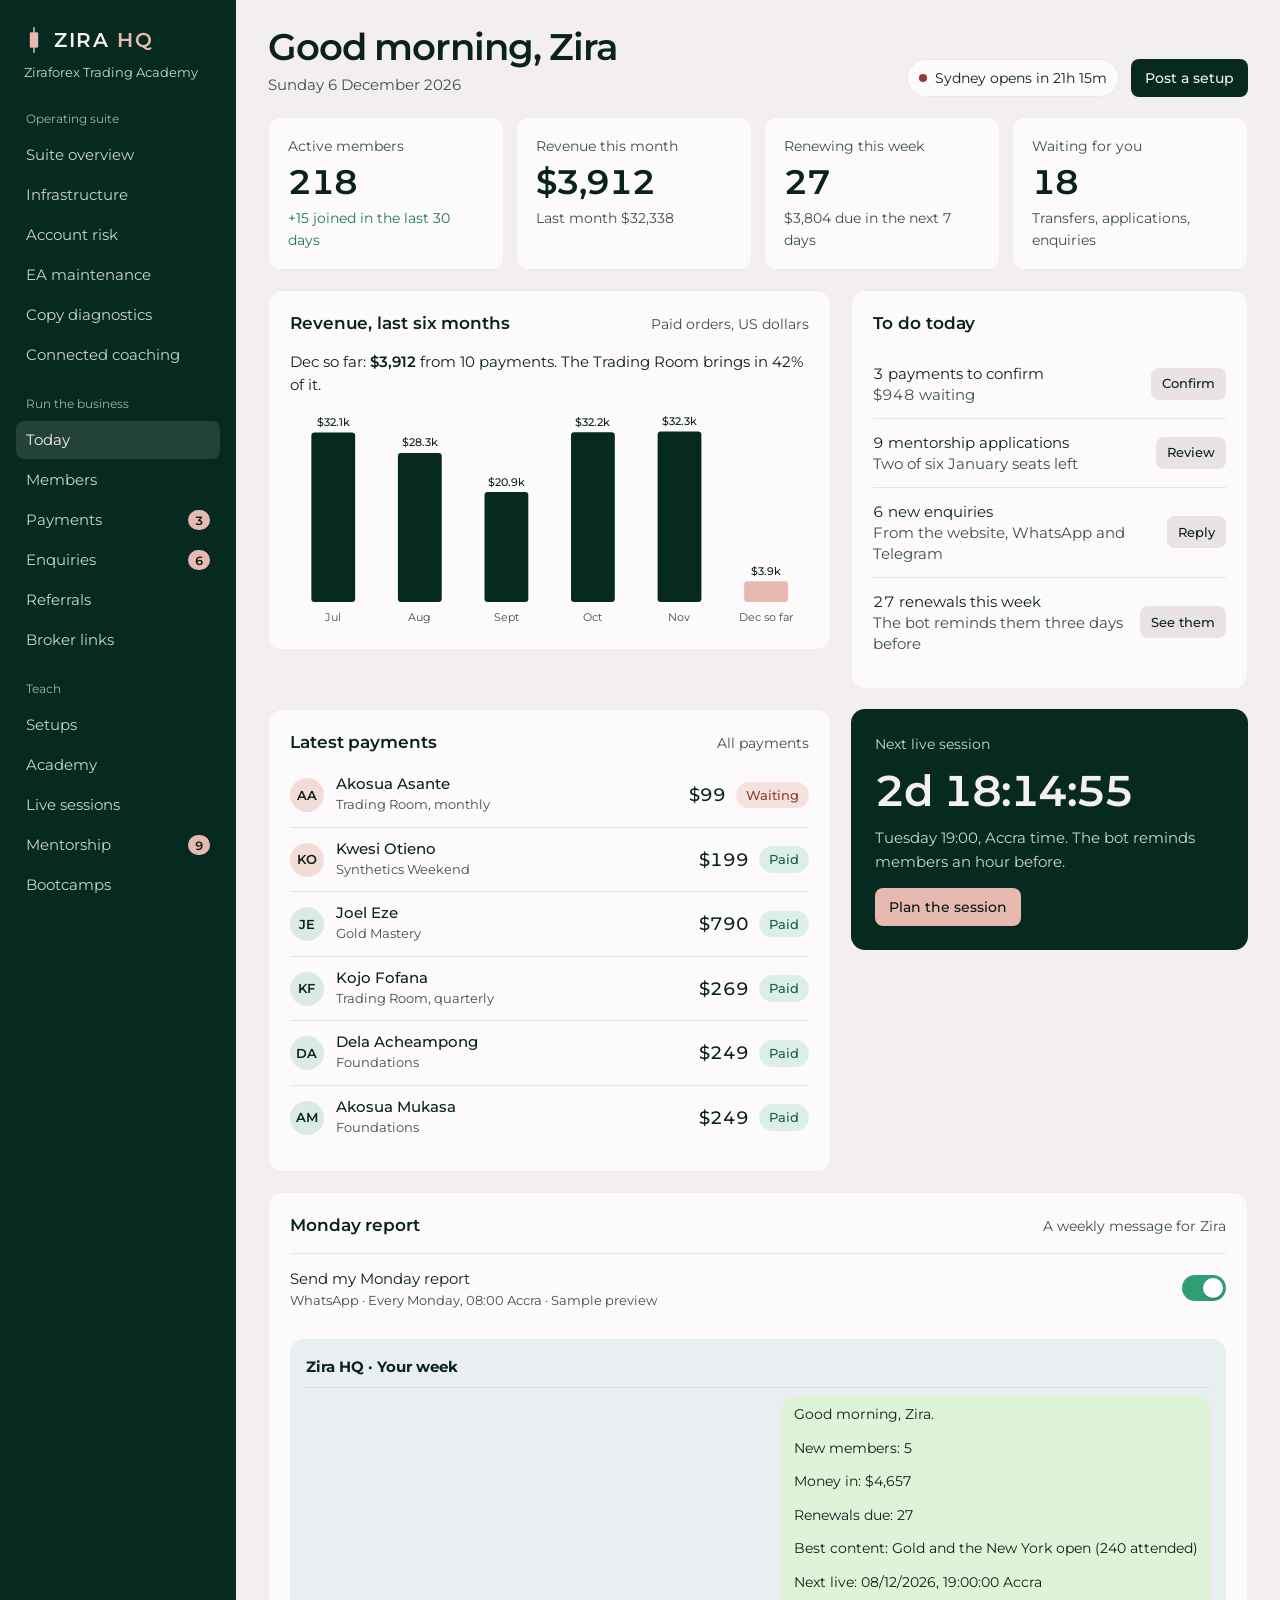
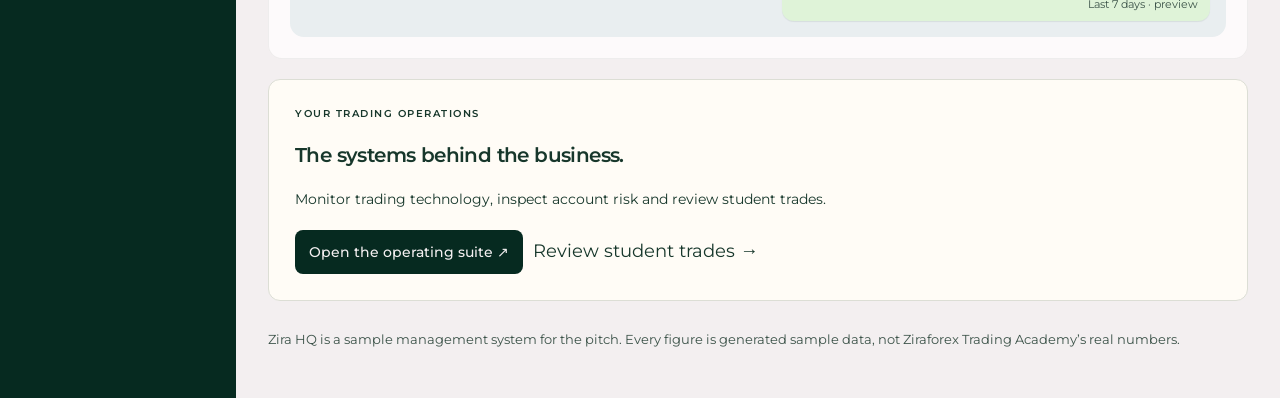
==== commit fe1880ba: "Add five interactive trading operations demos and guided ecosystem entry" ====
--- a/admin/index.html
+++ b/admin/index.html
@@ -8,7 +8,7 @@
 <meta name="robots" content="noindex">
 <link rel="icon" href="../assets/icons/favicon.svg" type="image/svg+xml">
 <link rel="stylesheet" href="../assets/css/style.css">
-<link rel="stylesheet" href="../assets/css/admin.css">
+<link rel="stylesheet" href="../assets/css/admin.css"><link rel="stylesheet" href="../assets/css/operations.css">
 </head>
 <body data-page="hq" data-no-shell data-no-desk class="hq">
 <div class="hq-shell">
@@ -16,7 +16,7 @@
     <a class="hq-brand" href="#today"><svg viewBox="0 0 26 34" width="20" height="26" aria-hidden="true"><path d="M13 0v7M13 27v7" stroke="currentColor" stroke-width="1.5"/><rect x="7.5" y="7" width="11" height="20" rx="1.4" fill="#e8b9b0"/></svg><span>ZIRA <em>HQ</em></span></a>
     <p class="hq-ws">Ziraforex Trading Academy</p>
     <nav class="hq-nav" aria-label="Sections" data-nav></nav>
-    <div class="hq-side__foot"><a href="../index.html">View the website</a><a href="../portal.html">View the student area</a><span>Sample data for the pitch</span></div>
+    <div class="hq-side__foot"><a href="../demo.html">Explore the complete demo</a><a href="../index.html">View the website</a><a href="../portal.html">View the student area</a><span>Sample data for the pitch</span></div>
   </aside>
   <header class="hq-bar" data-tone="malachite">
     <a class="hq-brand" href="#today"><svg viewBox="0 0 26 34" width="18" height="24" aria-hidden="true"><path d="M13 0v7M13 27v7" stroke="currentColor" stroke-width="1.5"/><rect x="7.5" y="7" width="11" height="20" rx="1.4" fill="#e8b9b0"/></svg><span>ZIRA <em>HQ</em></span></a>
@@ -31,6 +31,6 @@
 <script src="../assets/js/data.js"></script>
 <script src="../assets/js/site.js"></script>
 <script src="../assets/js/store.js"></script>
-<script src="../assets/js/admin.js"></script>
+<script src="../assets/js/operations-store.js"></script><script src="../assets/js/operations.js"></script><script src="../assets/js/admin.js"></script>
 </body>
 </html>
--- a/assets/css/style.css
+++ b/assets/css/style.css
@@ -936,3 +936,41 @@
   .field input { min-width: 0; width: 100%; }
   .btn { padding-left: 18px; padding-right: 18px; }
 }
+
+/* Brief 5: additive ecosystem screens, using the existing type and colour roles. */
+.eco-page { padding-top:calc(var(--nav-h) + 60px); }
+.eco-intro { display:grid; gap:24px; max-width:850px; margin-bottom:44px; justify-items:start; }
+.eco-grid { display:grid; grid-template-columns:repeat(2,minmax(0,1fr)); gap:24px; }
+.eco-stats { grid-template-columns:repeat(4,minmax(0,1fr)); }
+.eco-card { min-width:0; padding:28px; border:1px solid rgba(6,42,32,.12); border-radius:14px; background:var(--paper); color:var(--ink); display:grid; gap:18px; align-content:start; overflow-wrap:anywhere; }
+.eco-card .t-soft { color:var(--ink-soft); }
+.eco-card .btn { --b-bg:var(--malachite); --b-fg:var(--pearl); justify-self:start; }
+.eco-card-head { display:flex; justify-content:space-between; gap:18px; flex-wrap:wrap; }
+.eco-note { margin:24px 0; }
+.eco-filters { flex-wrap:wrap; margin:24px 0; }
+.eco-strip { display:flex; gap:5px; flex-wrap:wrap; margin:22px 0 12px; }
+.eco-strip span { width:25px; min-height:30px; border-radius:4px; text-align:center; font-size:13px; padding:5px 0; color:var(--deep); }
+.eco-strip .win { background:#b6dfce; } .eco-strip .loss { background:var(--rose); } .eco-strip .neutral { background:var(--champagne); }
+.eco-archive { display:grid; gap:16px; }
+.eco-levels { display:grid; grid-template-columns:1fr 1fr 2fr 1fr .5fr; gap:18px; }
+.eco-levels dt { font-size:13px; color:var(--ink-soft); } .eco-levels dd { margin:5px 0 0; font-variant-numeric:tabular-nums; }
+.eco-app-layout { display:grid; grid-template-columns:minmax(280px,1fr) minmax(0,1.2fr); gap:70px; align-items:center; }
+.eco-phone { width:min(320px,100%); min-height:570px; margin:auto; border:9px solid var(--deep); border-radius:44px; padding:24px 22px; box-shadow:0 25px 60px -30px var(--deep); position:relative; }
+.eco-phone-top { display:flex; justify-content:space-between; font-size:12px; margin-bottom:50px; }
+.eco-phone [data-phone-screen] { display:grid; gap:24px; }
+.eco-phone .lbl { font-size:11px; } .eco-phone h3 { font-size:27px; line-height:1.2; }
+.eco-notification { padding:18px; border:1px solid #ffffff35; border-radius:16px; background:#ffffff10; display:grid; gap:12px; font-size:14px; }
+.eco-notification small { font-size:10px; } .eco-phone-caption { font-size:32px; line-height:1.15; margin-top:30px; color:var(--rose); }
+.eco-phone-home { position:absolute; bottom:13px; width:90px; height:4px; border-radius:8px; background:var(--pearl); left:calc(50% - 45px); }
+.eco-video { min-height:155px; background:linear-gradient(135deg,var(--rose),var(--champagne)); color:var(--deep); display:grid; place-content:center; text-align:center; border-radius:8px; } .eco-video span { font-size:38px; }
+.eco-count { font-size:30px; color:var(--rose); font-variant-numeric:tabular-nums; }
+.eco-badges { display:flex; gap:14px; flex-wrap:wrap; }
+.eco-badge { display:flex; align-items:center; gap:15px; border:1px solid var(--ink); background:var(--deep); color:var(--pearl); border-radius:10px; padding:12px 18px; }
+.eco-badge small,.eco-badge strong { display:block; } .eco-badge small { font-size:10px; } .eco-badge strong { font-size:20px; }
+.eco-play { width:0; height:0; border-left:24px solid var(--rose); border-top:16px solid transparent; border-bottom:16px solid transparent; }
+.eco-apple { width:25px; height:29px; background:var(--pearl); border-radius:45% 45% 40% 40%; position:relative; }
+.eco-apple:before { content:''; position:absolute; width:11px; height:7px; background:var(--pearl); transform:rotate(-35deg); top:-7px; left:13px; border-radius:70% 0; }
+.eco-desk-title { margin-top:64px; } .eco-gauge { display:grid; gap:10px; margin:16px 0; }
+.eco-check { display:flex; gap:12px; align-items:start; } .eco-check input { margin-top:6px; width:18px; height:18px; flex-shrink:0; }
+.eco-card input,.eco-card select { max-width:100%; min-width:0; } .eco-card [data-invite] { font-size:13px; }
+@media(max-width:700px){ .eco-grid,.eco-app-layout { grid-template-columns:minmax(0,1fr); gap:20px; } .eco-stats { grid-template-columns:repeat(2,minmax(0,1fr)); } .eco-card { padding:20px; } .eco-levels { grid-template-columns:repeat(2,minmax(0,1fr)); } .eco-levels>div:nth-child(3){grid-column:1/-1;} .eco-app-layout { gap:44px; } .eco-stats .t-lead { font-size:26px; } }
--- a/assets/css/admin.css
+++ b/assets/css/admin.css
@@ -243,3 +243,11 @@
   .row__r { flex-wrap: wrap; }
   .mchart text { font-size: 22px; }
 }
+/* cards placed straight in the view (not inside .hq-grid) take the full width instead of creating columns */
+.hq-view > .c { grid-column: 1 / -1; }
+.hq-view > section.c .chat, .hq-view > section.c .msg-b { max-width: 100%; }
+@media (max-width: 640px) {
+  .row__r { flex: 1 1 100%; flex-wrap: wrap; justify-content: flex-start; min-width: 0; }
+  .c, .c * { min-width: 0; }
+  .c input, .c textarea, .c select { max-width: 100%; }
+}
--- a/assets/css/operations.css
+++ b/assets/css/operations.css
@@ -0,0 +1,4 @@
+.ops{--line:#dcded5;--muted:#52645b;--paper:#fffcf6;color:#17372b;font-family:var(--text);display:grid;gap:24px;max-width:1400px;margin:auto;width:100%;line-height:1.6}.ops *{box-sizing:border-box}.ops h1,.ops h2,.ops h3,.ops p{margin:0}.ops h2{font-size:20px;line-height:1.3;font-weight:600;letter-spacing:-.03em}.ops h3{font-size:15px;font-weight:600}.ops a{text-underline-offset:4px}.ops button,.ops select,.ops textarea{font:inherit}.ops button,.ops .b{min-height:44px;cursor:pointer}.ops button:disabled{opacity:.5;cursor:default}.ops :focus-visible{outline:3px solid #9b614a;outline-offset:4px}.ops-context{display:flex;align-items:center;gap:8px;flex-wrap:wrap;font-size:12px;border-bottom:1px solid var(--line);padding-bottom:18px}.ops-context>a{font-weight:600}.ops-demo{margin-left:auto;border:1px solid #bac6bc;border-radius:4px;padding:4px 9px;color:#425b4b}.ops-eyebrow{font-size:10px!important;font-weight:600;letter-spacing:.15em;text-transform:uppercase}.ops-heading{padding:12px 0}.ops-heading h1{font-size:clamp(32px,3.6vw,56px);font-weight:500;letter-spacing:-.055em;line-height:1.08;margin:12px 0 16px;max-width:900px}.ops-heading>p:last-child{font-size:15px;color:var(--muted);max-width:680px}.ops-hero{display:grid;grid-template-columns:1.2fr 1fr;background:#062a20;color:#f3f0e8;border-radius:16px;padding:40px;gap:24px;overflow:hidden}.ops-hero h2{font-size:clamp(28px,3vw,42px);font-weight:500;line-height:1.12;margin:22px 0 16px}.ops-hero p:not(.ops-eyebrow){font-size:14px;max-width:390px;color:#c8d4ca;margin-bottom:24px}.ops-hero .ops-eyebrow{color:#e8b9b0}.ops-orbit{align-self:center;position:relative;border:1px solid #527267;border-radius:50%;width:260px;height:260px;max-width:100%;margin:16px auto;display:grid;place-items:center;background:radial-gradient(circle,#30534333 30%,transparent 70%)}.ops-orbit:before{content:'';position:absolute;width:70%;height:70%;border:1px solid #486b5a;border-radius:50%}.ops-orbit-center{font-size:32px;letter-spacing:.15em;text-align:center}.ops-orbit-center small{display:block;font-size:8px;letter-spacing:.16em;color:#e8b9b0}.ops-node{position:absolute;border:1px solid #668072;background:#12392c;padding:7px 12px;border-radius:5px;font-size:11px}.n1{top:-10px}.n2{right:-22px;top:105px}.n3{bottom:-10px}.n4{left:-22px;top:105px}.ops-stats{display:grid;grid-template-columns:repeat(3,minmax(0,1fr));background:var(--paper);border:1px solid var(--line);border-radius:12px}.ops-stat{padding:25px;border-right:1px solid var(--line);display:grid;gap:8px;align-content:start}.ops-stat:last-child{border:0}.ops-stat>span{font-size:12px;color:var(--muted)}.ops-stat strong{font-size:clamp(23px,2.5vw,34px);font-weight:500;line-height:1.2;letter-spacing:-.04em;font-variant-numeric:tabular-nums;overflow-wrap:anywhere}.ops-stat small{font-size:11px;color:var(--muted)}.ops-module-grid{display:grid;grid-template-columns:1fr 1fr;gap:14px}.ops-module{display:flex;align-items:flex-start;gap:18px;padding:28px;background:var(--paper);border:1px solid var(--line);border-radius:12px;transition:transform .2s,border-color .2s}.ops-module:hover{border-color:#537965;transform:translateY(-3px)}.ops-module .ops-number{font-size:12px;color:#8b5b4f;padding-top:3px}.ops-module h2{margin:10px 0}.ops-module p:not(.ops-eyebrow){font-size:13px;color:var(--muted)}.ops-module>span:last-child{margin-left:auto}.ops-module-alt{background:#e6eade}.ops-card{background:var(--paper);border:1px solid var(--line);border-radius:12px;padding:26px;display:grid;gap:20px;align-content:start;min-width:0}.ops-card>p{font-size:14px}.ops-columns{display:grid;grid-template-columns:1fr 1fr;gap:20px;align-items:start}.ops-wide-left{grid-template-columns:1.3fr 1fr}.ops-scenario{display:flex;align-items:center;justify-content:space-between;gap:20px;padding:20px 24px;border:1px solid #c5cdbd;border-radius:10px;background:#e9ecdf}.ops-scenario strong{font-size:14px}.ops-scenario p{font-size:12px;color:var(--muted);margin-top:5px}.ops-actions{display:flex;gap:10px;align-items:center;flex-wrap:wrap}.ops-badge{display:inline-flex;align-items:center;justify-self:start;white-space:normal;gap:6px;padding:5px 9px;background:#ecece6;color:#4b594e;border-radius:4px;font-size:11px;line-height:1.4;font-weight:600}.ops-badge:before{content:'';height:5px;width:5px;border-radius:50%;background:currentColor;flex-shrink:0}.ops-badge.good{background:#e0eee1;color:#235c3e}.ops-badge.warn{background:#f5e7cc;color:#755011}.ops-badge.bad{background:#f7dfd9;color:#983d2a}.ops-server{display:flex;align-items:center;gap:14px;flex-wrap:wrap}.ops-server p{font-size:12px;color:var(--muted)}.ops-server-icon{font-size:35px;color:#536f58}.ops-rows{display:grid}.ops-rows>div{display:flex;justify-content:space-between;gap:18px;padding:12px 0;border-bottom:1px solid var(--line);font-size:13px}.ops-rows>div:last-child{border:0}.ops-rows span{color:var(--muted)}.ops-rows strong{text-align:right;font-weight:500}.ops-caption,.ops-disclosure{font-size:11px!important;color:var(--muted)}.ops-alert,.ops-notice{padding:16px 18px;border-left:3px solid #9b7940;background:#f4ead6;font-size:13px}.ops-notice{background:#e7ebe1;border-color:#6b8163}.ops-empty{text-align:center;padding:28px 12px;display:grid;gap:12px;color:var(--muted)}.ops-empty>span{font-size:32px;color:#42694b}.ops-empty p{font-size:13px;max-width:330px;margin:auto}.ops-steps{padding-left:20px;margin:0;font-size:13px;display:grid;gap:14px}.ops-log{list-style:none;padding:0;margin:0}.ops-log li{display:flex;gap:20px;padding:14px 0;border-bottom:1px solid var(--line);font-size:13px}.ops-log li:last-child{border:0}.ops-log time{font-size:11px;color:var(--muted);white-space:nowrap;min-width:65px}.ops-next{display:flex;justify-content:space-between;gap:16px;border-top:1px solid var(--line);padding-top:24px;font-size:13px;font-weight:600}.ops-reset{font-size:12px;color:var(--muted)}.ops-reset p{padding:14px 0}.ops summary{cursor:pointer;font-weight:600;font-size:13px}.ops-toolbar{display:flex;align-items:end;justify-content:space-between;gap:16px;flex-wrap:wrap}.ops label{display:grid;gap:8px;font-size:12px;font-weight:500}.ops select,.ops textarea{background:var(--paper);border:1px solid #aab9aa;border-radius:6px;padding:12px;color:#17372b;max-width:100%;min-height:44px}.ops textarea{width:100%;resize:vertical;font-size:14px}.ops-meter-label{display:flex;align-items:baseline;gap:10px}.ops-meter-label strong{font-size:38px;letter-spacing:-.05em;font-weight:500}.ops-meter-label span{font-size:12px;color:var(--muted)}.ops-meter{height:12px;border-radius:3px;background:#e6e9df;overflow:hidden}.ops-meter i{display:block;height:100%;background:#2c7251}.ops-meter.warn i{background:#a37a29}.ops-meter.bad i{background:#a34b39}.ops-tests>div{display:flex;align-items:center;gap:14px;padding:17px 0;border-bottom:1px solid var(--line)}.ops-tests>div:last-child{border:0}.ops-tests p{font-size:12px;color:var(--muted);margin-top:5px}.ops-tests .ops-badge{margin-left:auto;flex-shrink:0}.ops-test-icon{font-size:18px;width:20px;flex-shrink:0}.ops-success{color:#245e3d;font-size:13px}.ops-trade{background:#062a20;color:#f3f0e8;border-radius:12px;padding:28px;display:flex;justify-content:space-between;align-items:center;gap:20px;flex-wrap:wrap}.ops-trade h2{font-size:34px;letter-spacing:-.04em;margin:12px 0}.ops-trade h2 span{font-size:12px;letter-spacing:.08em;color:#e8b9b0}.ops-trade p{font-size:12px}.ops-trade>div:last-child p{margin-top:16px}.ops-table-wrap{overflow:auto}.ops-table{width:100%;border-collapse:collapse;white-space:nowrap;font-size:13px}.ops-table th{text-align:left;font-size:11px;color:var(--muted);font-weight:500}.ops-table td,.ops-table th{padding:16px 14px;border-bottom:1px solid var(--line)}.ops-table td:first-child,.ops-table th:first-child{padding-left:0}.ops-coaching-list{display:grid;gap:20px}.ops-review-head{display:flex;align-items:center;gap:14px;flex-wrap:wrap}.ops-review-head .ops-badge{margin-left:auto}.ops-review-head p{font-size:12px;color:var(--muted);margin-top:5px}.ops-avatar{width:44px;height:44px;background:#e9d6ce;border-radius:50%;display:grid;place-items:center;font-size:12px}.ops-review-body{display:grid;grid-template-columns:1fr 1fr;gap:30px}.ops-mini-stats{display:flex;gap:30px;font-size:12px}.ops-mini-stats strong{font-size:22px;display:block;font-weight:500}.ops blockquote{border-left:2px solid #bb9180;margin:20px 0;padding-left:16px;font-size:14px;line-height:1.8;overflow-wrap:anywhere;white-space:pre-wrap}.ops-review-body form{display:grid;gap:10px}.ops-muted{color:var(--muted);font-size:13px}.ops-announcement:empty{display:none}.ops-announcement{font-size:13px;color:#245e3d}.ops-demo-page{background:#f3eff0}.ops-demo-page .ops{padding:50px 32px 70px;max-width:1220px}.ops-demo-page .b{display:inline-flex;align-items:center;justify-content:center;min-height:44px;padding:10px 18px;background:#062a20;color:#fff;border-radius:6px;font-size:13px}.ops-demo-page .b--rose{background:#e8b9b0;color:#17372b}.ops-entry-nav{display:flex;justify-content:space-between;align-items:center;border-bottom:1px solid #cad1c5;padding-bottom:22px;font-size:12px}.ops-entry-nav strong{font-size:22px;letter-spacing:.15em}.ops-entry-nav>div{display:flex;gap:20px}.ops-paths{display:grid;grid-template-columns:repeat(3,minmax(0,1fr));gap:16px}.ops-paths .ops-card{display:flex;flex-direction:column}.ops-paths p{font-size:13px;color:var(--muted)}.ops-paths .b{margin-top:auto}.ops-entry-title{padding:38px 0 15px}.ops-entry-title h1{font-size:clamp(40px,6.5vw,78px);line-height:1.02;letter-spacing:-.06em;font-weight:500;max-width:940px;margin:20px 0}.ops-entry-title>p:last-child{font-size:16px;color:var(--muted);max-width:620px}.ops-entry-links{display:flex;flex-wrap:wrap;gap:12px 24px;font-size:13px;padding:24px 0}.ops-portal-link{margin:24px 0;display:block;padding:18px 22px;background:#e6eade;border:1px solid #c6d0be;border-radius:10px;font-size:14px;color:#17372b}
+@media(max-width:1100px){.ops-hero{padding:28px}.ops-orbit{width:210px;height:210px}.n2,.n4{top:80px}.ops-scenario{align-items:flex-start;flex-direction:column}.ops-stat{padding:20px}.ops-columns{gap:14px}.ops-card{padding:22px}.ops-paths{grid-template-columns:1fr}}
+@media(max-width:760px){.ops-context{font-size:11px}.ops-demo{margin:4px 0 0}.ops-hero{grid-template-columns:1fr}.ops-orbit{display:none}.ops-module-grid,.ops-columns,.ops-review-body{grid-template-columns:1fr}.ops-stats{grid-template-columns:1fr}.ops-stat{border-right:0;border-bottom:1px solid var(--line);padding:18px 22px}.ops-stat strong{font-size:29px}.ops-stat:last-child{border:0}.ops-module{padding:22px}.ops-heading h1{font-size:36px}.ops-review-head .ops-badge{margin-left:0}.ops-next{font-size:12px}.ops-demo-page .ops{padding:24px 18px 40px}.ops-entry-nav>div{gap:12px}.ops-log li{gap:12px}.ops-tests>div{flex-wrap:wrap}.ops-tests>div>div{flex:1;min-width:150px}.ops-tests .ops-badge{margin-left:34px}.ops-toolbar>label{width:100%}.ops button{white-space:normal!important}.ops-review-body .ops-actions{align-items:flex-start;flex-direction:column}.ops-entry-title{padding-top:10px}}
+@media(prefers-reduced-motion:reduce){.ops *{animation:none!important;transition:none!important;scroll-behavior:auto!important}}
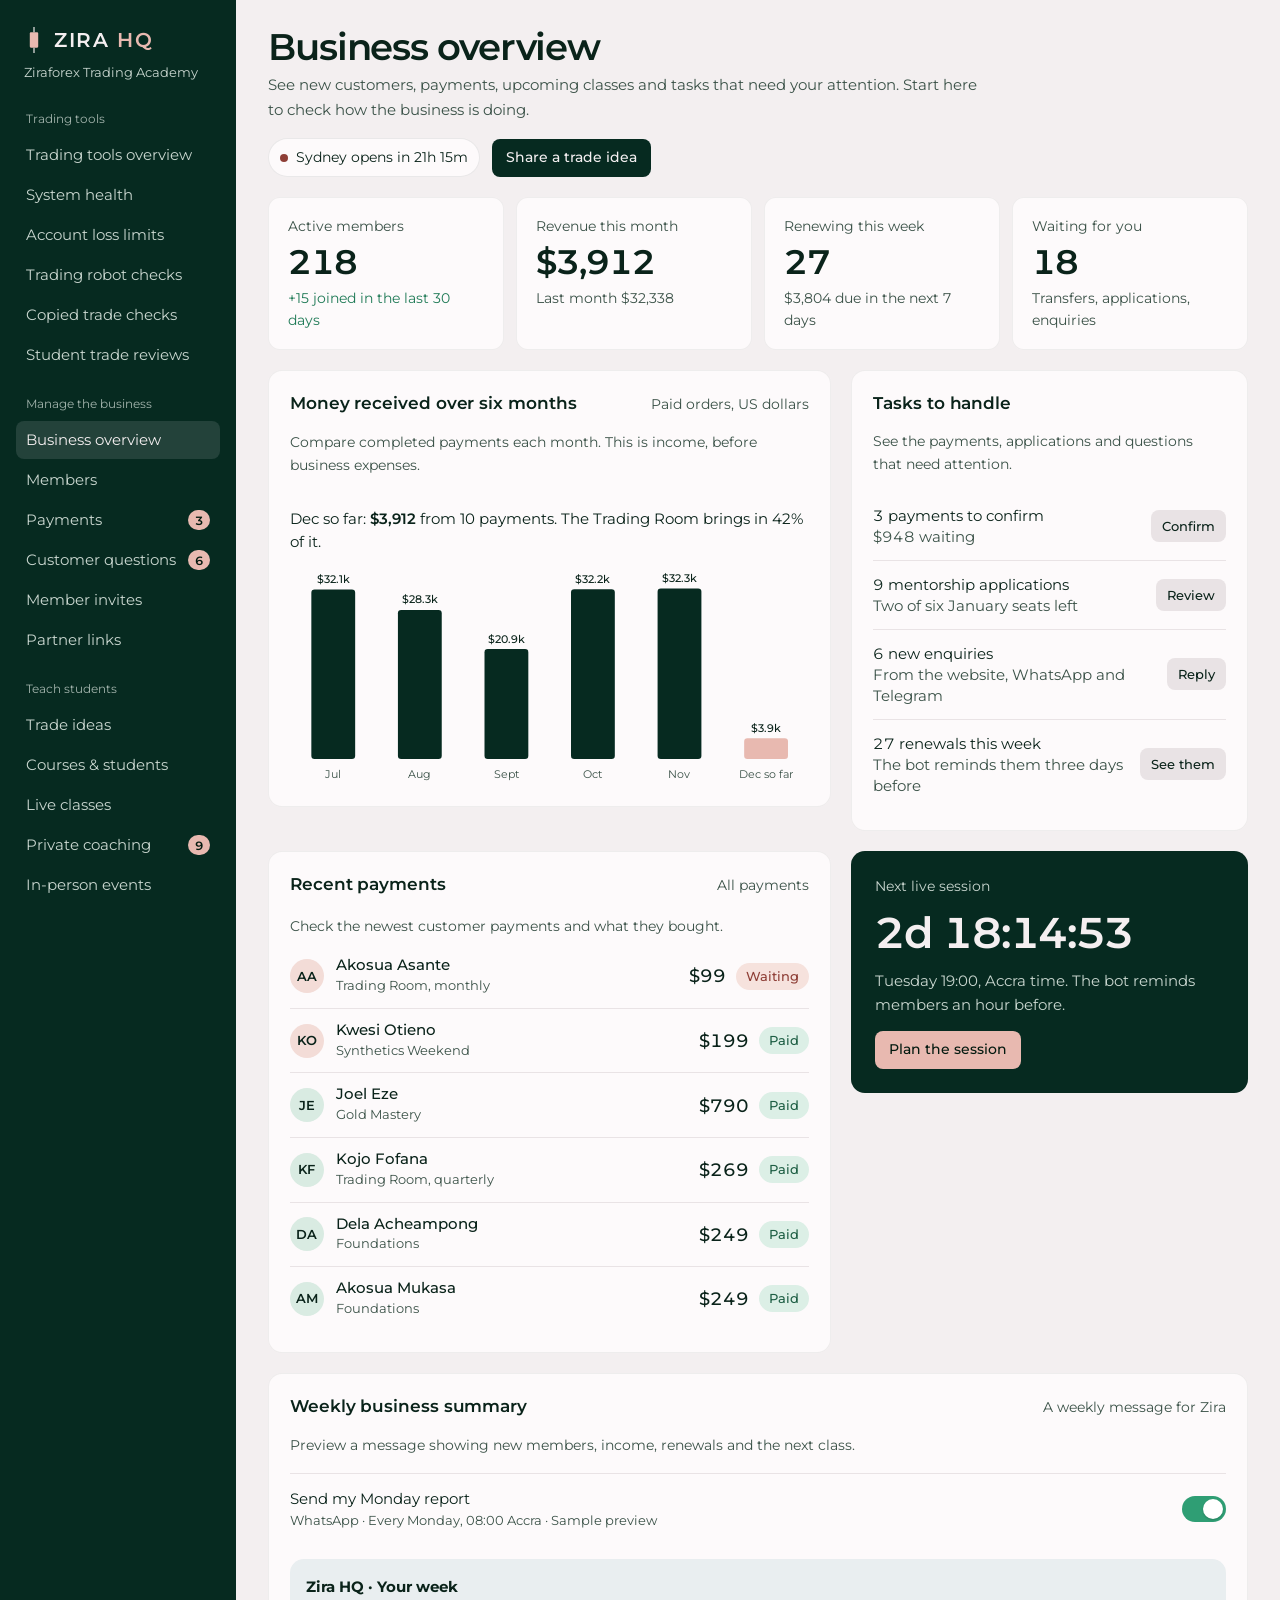
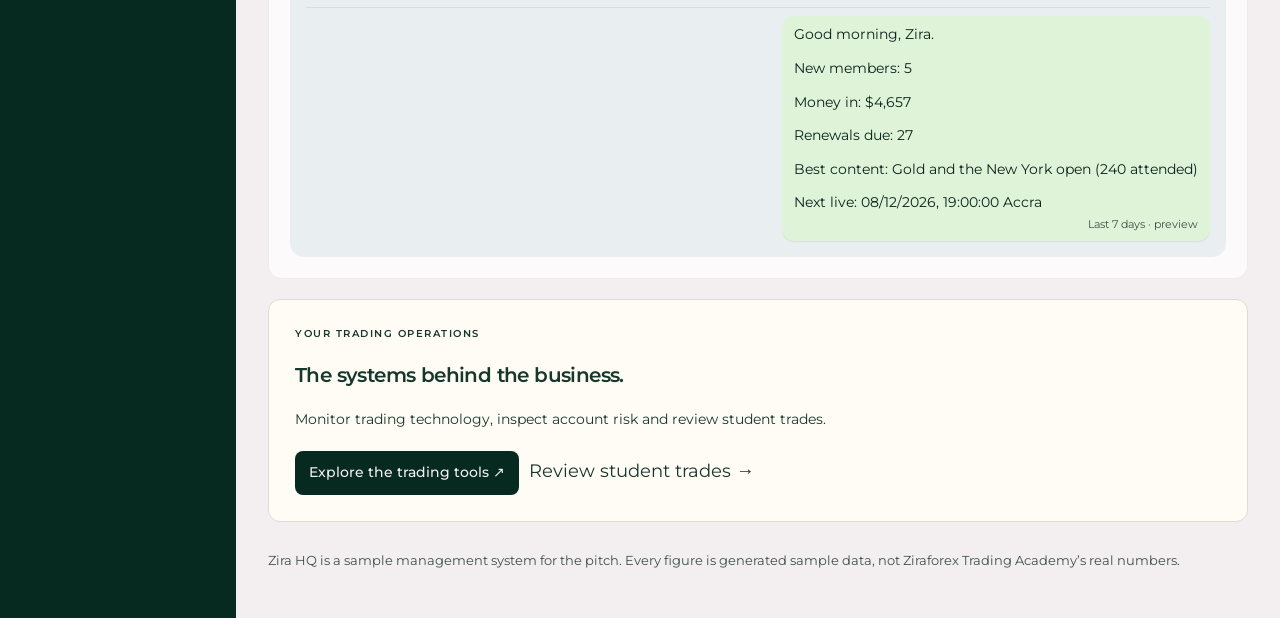
==== commit aca75d43: "Explain demo pages and trading tools in plain language" ====
--- a/admin/index.html
+++ b/admin/index.html
@@ -31,6 +31,6 @@
 <script src="../assets/js/data.js"></script>
 <script src="../assets/js/site.js"></script>
 <script src="../assets/js/store.js"></script>
-<script src="../assets/js/operations-store.js"></script><script src="../assets/js/operations.js"></script><script src="../assets/js/admin.js"></script>
+<script src="../assets/js/plain-language.js"></script><script src="../assets/js/operations-store.js"></script><script src="../assets/js/operations.js"></script><script src="../assets/js/admin.js"></script>
 </body>
 </html>
--- a/assets/css/admin.css
+++ b/assets/css/admin.css
@@ -251,3 +251,7 @@
   .c, .c * { min-width: 0; }
   .c input, .c textarea, .c select { max-width: 100%; }
 }
+
+/* Short explanations under management cards. */
+.hq-help { font-size:14px; line-height:1.65; color:var(--ink-soft); max-width:70ch; }
+.hq-head p { max-width:72ch; line-height:1.65; }
